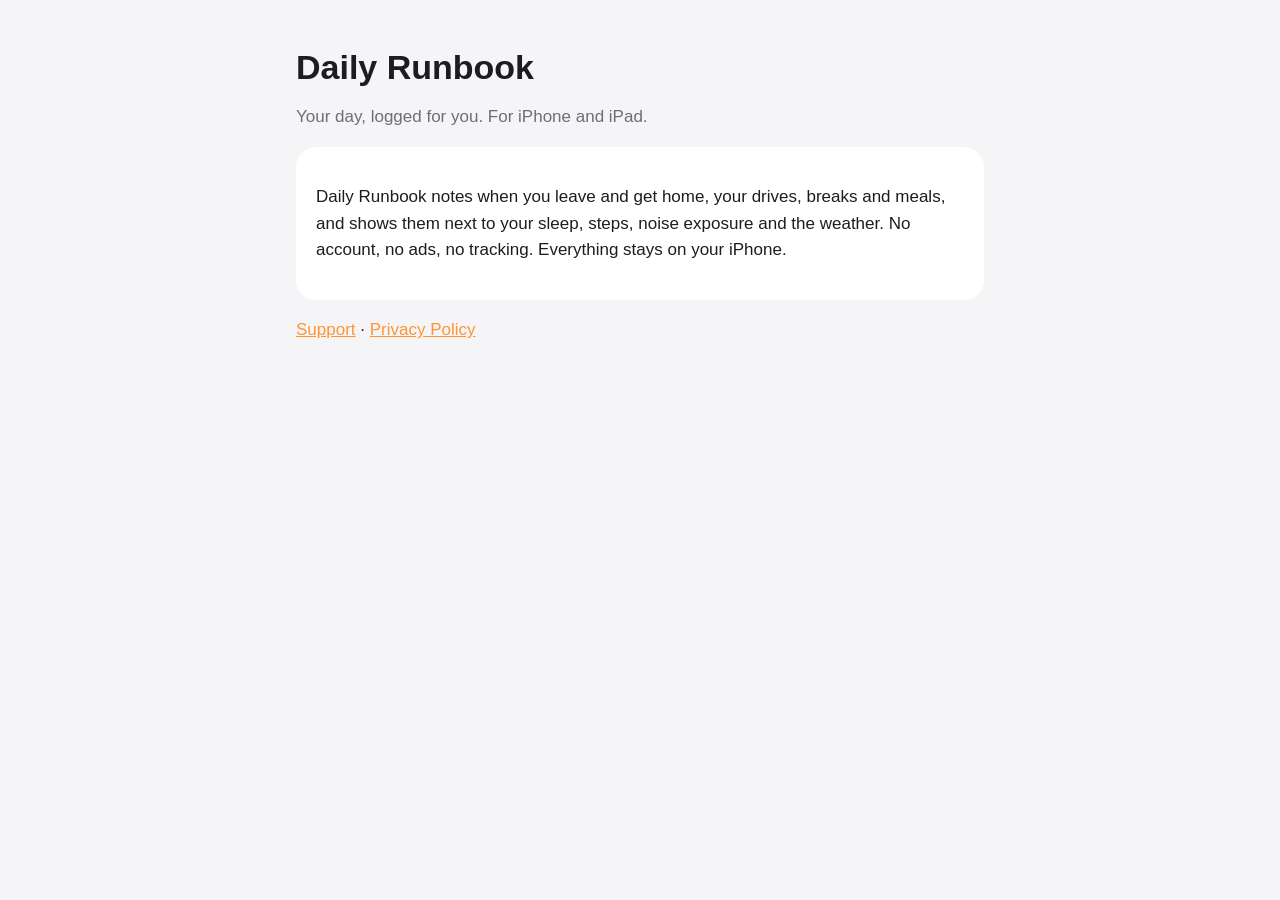
==== index.html @ a0287864 "Privacy policy, support and home pages Co-Authored-By: Claude Opus 5.5 <noreply@anthropic.com> Claud" ====
<!doctype html>
<html lang="en">
<head>
<meta charset="utf-8">
<meta name="viewport" content="width=device-width, initial-scale=1">
<title>Daily Runbook</title>
<link rel="stylesheet" href="style.css">
</head>
<body>
<main>
<h1>Daily Runbook</h1>
<p class="muted">Your day, logged for you. For iPhone and iPad.</p>
<div class="card">
<p>Daily Runbook notes when you leave and get home, your drives, breaks and meals, and shows them next to your sleep, steps, noise exposure and the weather. No account, no ads, no tracking. Everything stays on your iPhone.</p>
</div>
<p><a href="support.html">Support</a> &middot; <a href="privacy.html">Privacy Policy</a></p>
</main>
</body>
</html>
---- style.css ----
:root { --bg: #f5f5f7; --fg: #1d1d1f; --muted: #6e6e73; --card: #fff; --accent: #ff9433; }
@media (prefers-color-scheme: dark) { :root { --bg: #000; --fg: #f5f5f7; --muted: #a1a1a6; --card: #1c1c1e; } }
* { box-sizing: border-box; }
body { margin: 0; background: var(--bg); color: var(--fg); font: 17px/1.55 -apple-system, BlinkMacSystemFont, "Segoe UI", Roboto, sans-serif; }
main { max-width: 720px; margin: 0 auto; padding: 48px 16px 64px; }
h1 { font-size: 34px; line-height: 1.15; margin: 0 0 8px; font-weight: 600; }
h2 { font-size: 21px; margin: 32px 0 8px; font-weight: 600; }
p, li { color: var(--fg); }
.muted { color: var(--muted); }
.card { background: var(--card); border-radius: 20px; padding: 20px; margin: 16px 0; }
a { color: var(--accent); }
nav { display: flex; gap: 16px; margin-bottom: 32px; }
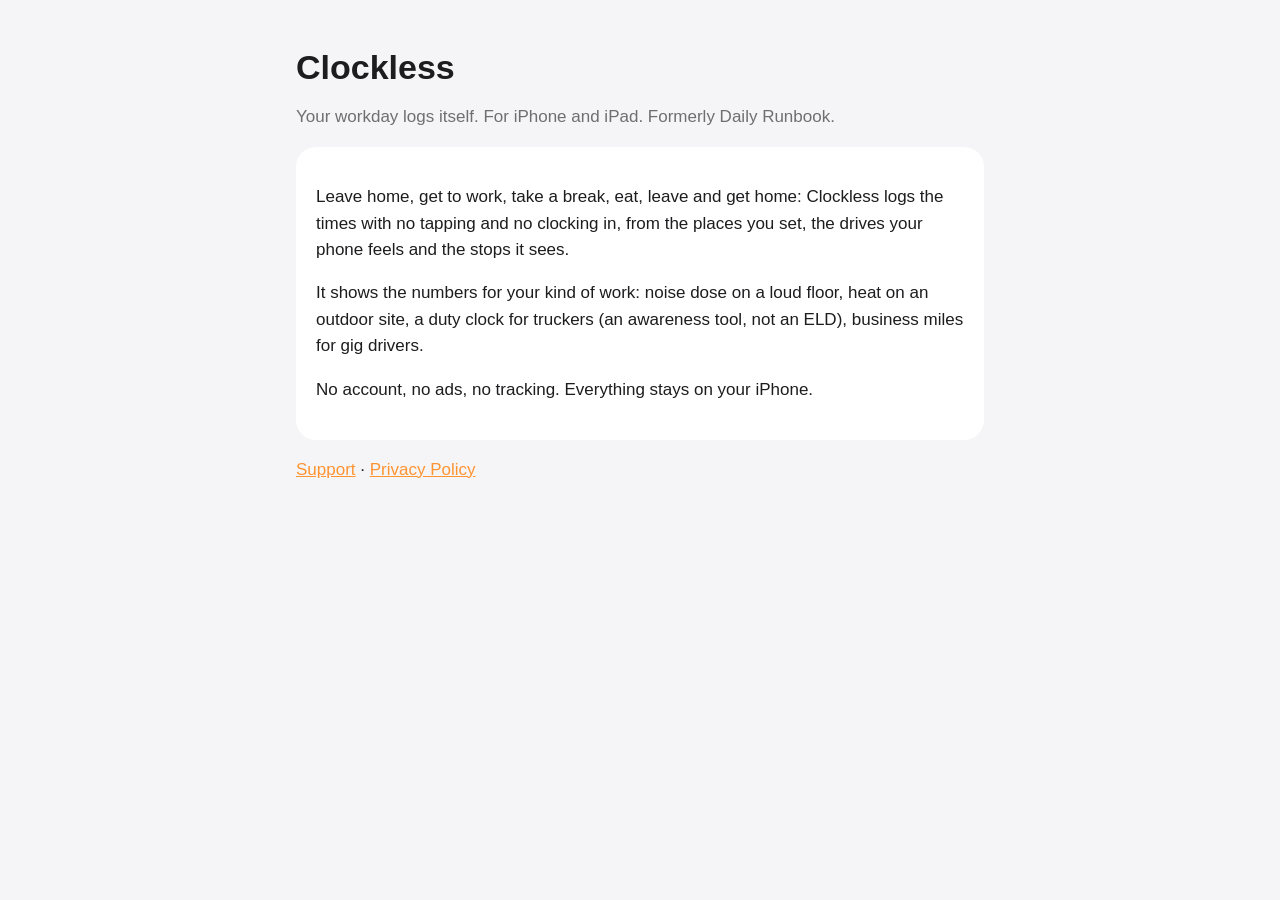
==== commit 86802059: "Clockless: the app is renamed (formerly Daily Runbook); the home page leads with 'Your workday logs " ====
--- a/index.html
+++ b/index.html
@@ -3,15 +3,17 @@
 <head>
 <meta charset="utf-8">
 <meta name="viewport" content="width=device-width, initial-scale=1">
-<title>Daily Runbook</title>
+<title>Clockless</title>
 <link rel="stylesheet" href="style.css">
 </head>
 <body>
 <main>
-<h1>Daily Runbook</h1>
-<p class="muted">Your day, logged for you. For iPhone and iPad.</p>
+<h1>Clockless</h1>
+<p class="muted">Your workday logs itself. For iPhone and iPad. Formerly Daily Runbook.</p>
 <div class="card">
-<p>Daily Runbook notes when you leave and get home, your drives, breaks and meals, and shows them next to your sleep, steps, noise exposure and the weather. No account, no ads, no tracking. Everything stays on your iPhone.</p>
+<p>Leave home, get to work, take a break, eat, leave and get home: Clockless logs the times with no tapping and no clocking in, from the places you set, the drives your phone feels and the stops it sees.</p>
+<p>It shows the numbers for your kind of work: noise dose on a loud floor, heat on an outdoor site, a duty clock for truckers (an awareness tool, not an ELD), business miles for gig drivers.</p>
+<p>No account, no ads, no tracking. Everything stays on your iPhone.</p>
 </div>
 <p><a href="support.html">Support</a> &middot; <a href="privacy.html">Privacy Policy</a></p>
 </main>
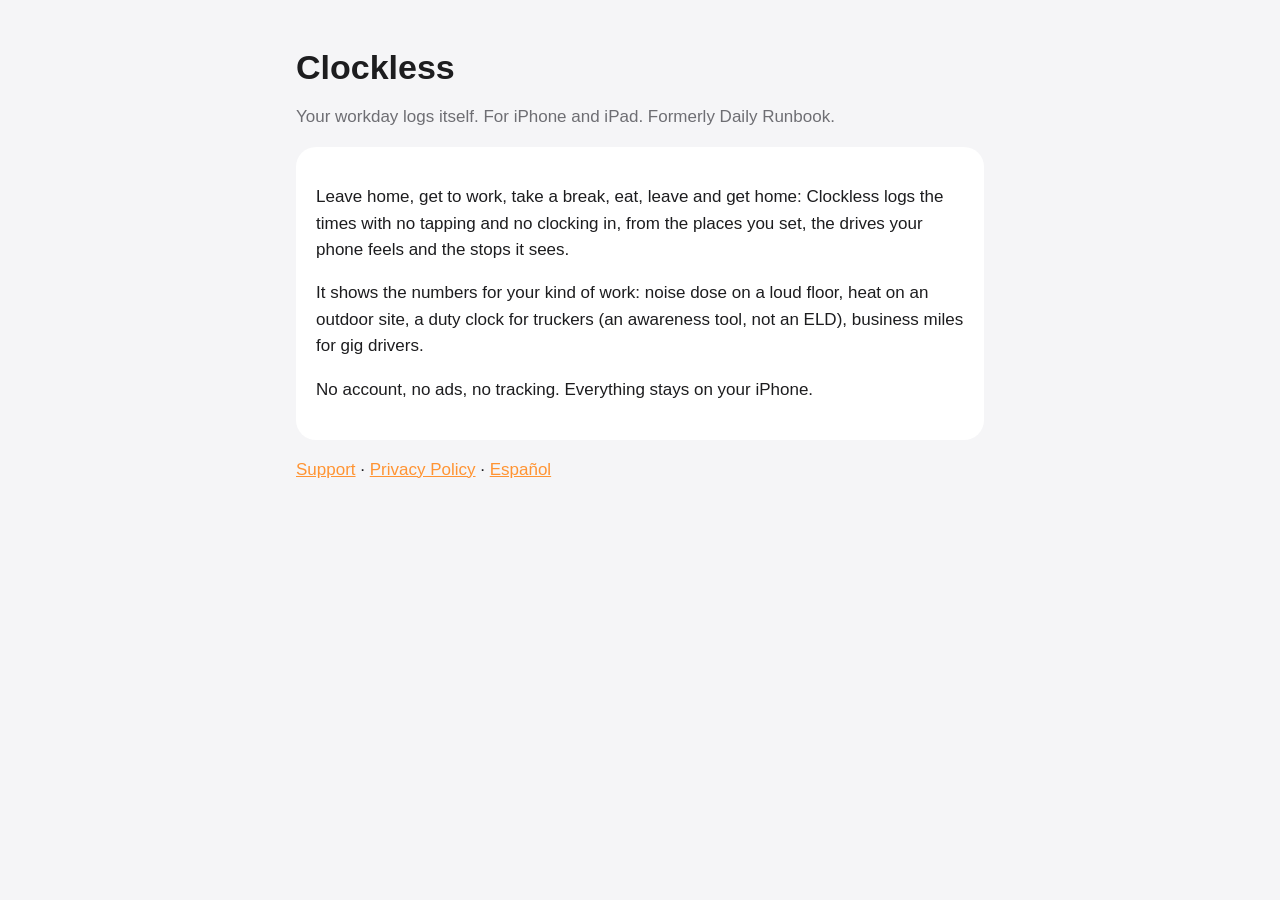
==== commit 773982d2: "Clockless Pro (1.5) on the support and privacy pages; the site in Spanish (es/) Support: what is fre" ====
--- a/index.html
+++ b/index.html
@@ -5,6 +5,8 @@
 <meta name="viewport" content="width=device-width, initial-scale=1">
 <title>Clockless</title>
 <link rel="stylesheet" href="style.css">
+<link rel="alternate" hreflang="en" href="https://amgarcia2235.github.io/runbook-site/">
+<link rel="alternate" hreflang="es" href="https://amgarcia2235.github.io/runbook-site/es/">
 </head>
 <body>
 <main>
@@ -15,7 +17,7 @@
 <p>It shows the numbers for your kind of work: noise dose on a loud floor, heat on an outdoor site, a duty clock for truckers (an awareness tool, not an ELD), business miles for gig drivers.</p>
 <p>No account, no ads, no tracking. Everything stays on your iPhone.</p>
 </div>
-<p><a href="support.html">Support</a> &middot; <a href="privacy.html">Privacy Policy</a></p>
+<p><a href="support.html">Support</a> &middot; <a href="privacy.html">Privacy Policy</a> &middot; <a href="es/" hreflang="es" lang="es">Español</a></p>
 </main>
 </body>
 </html>
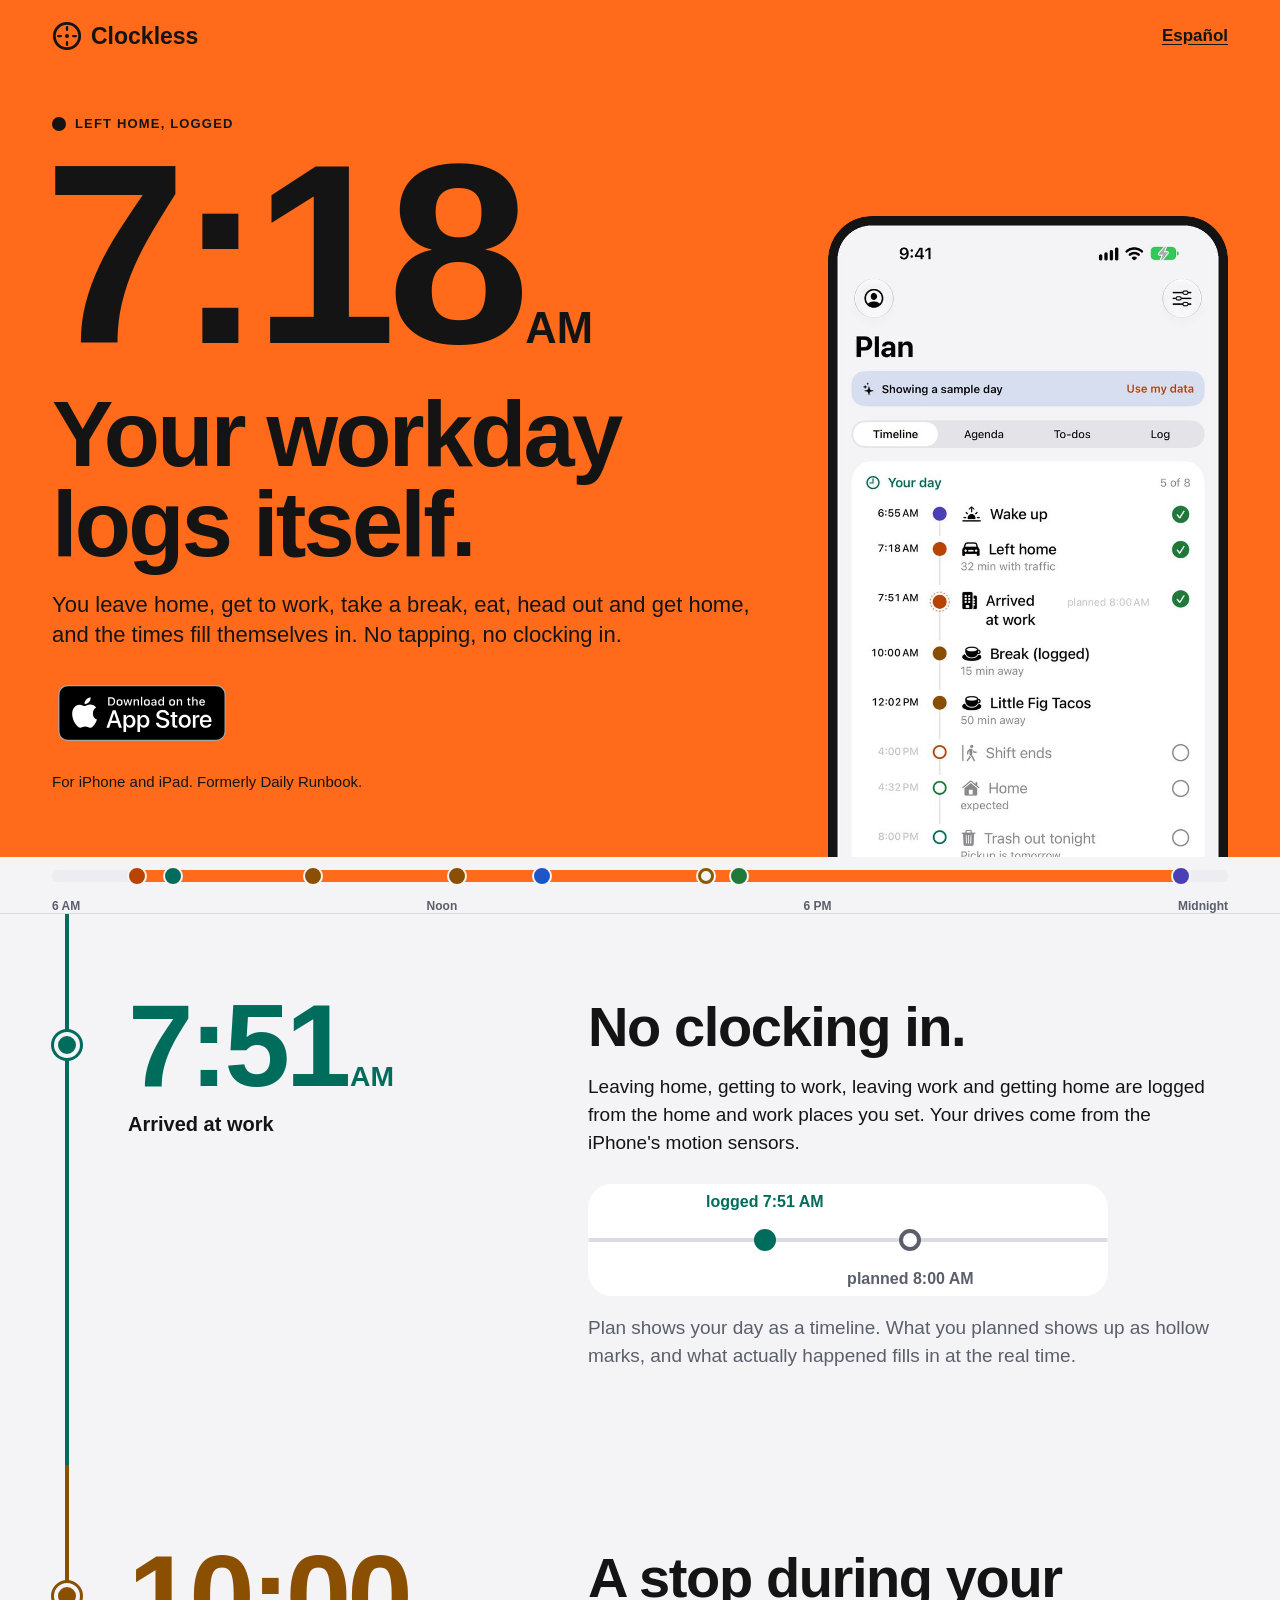
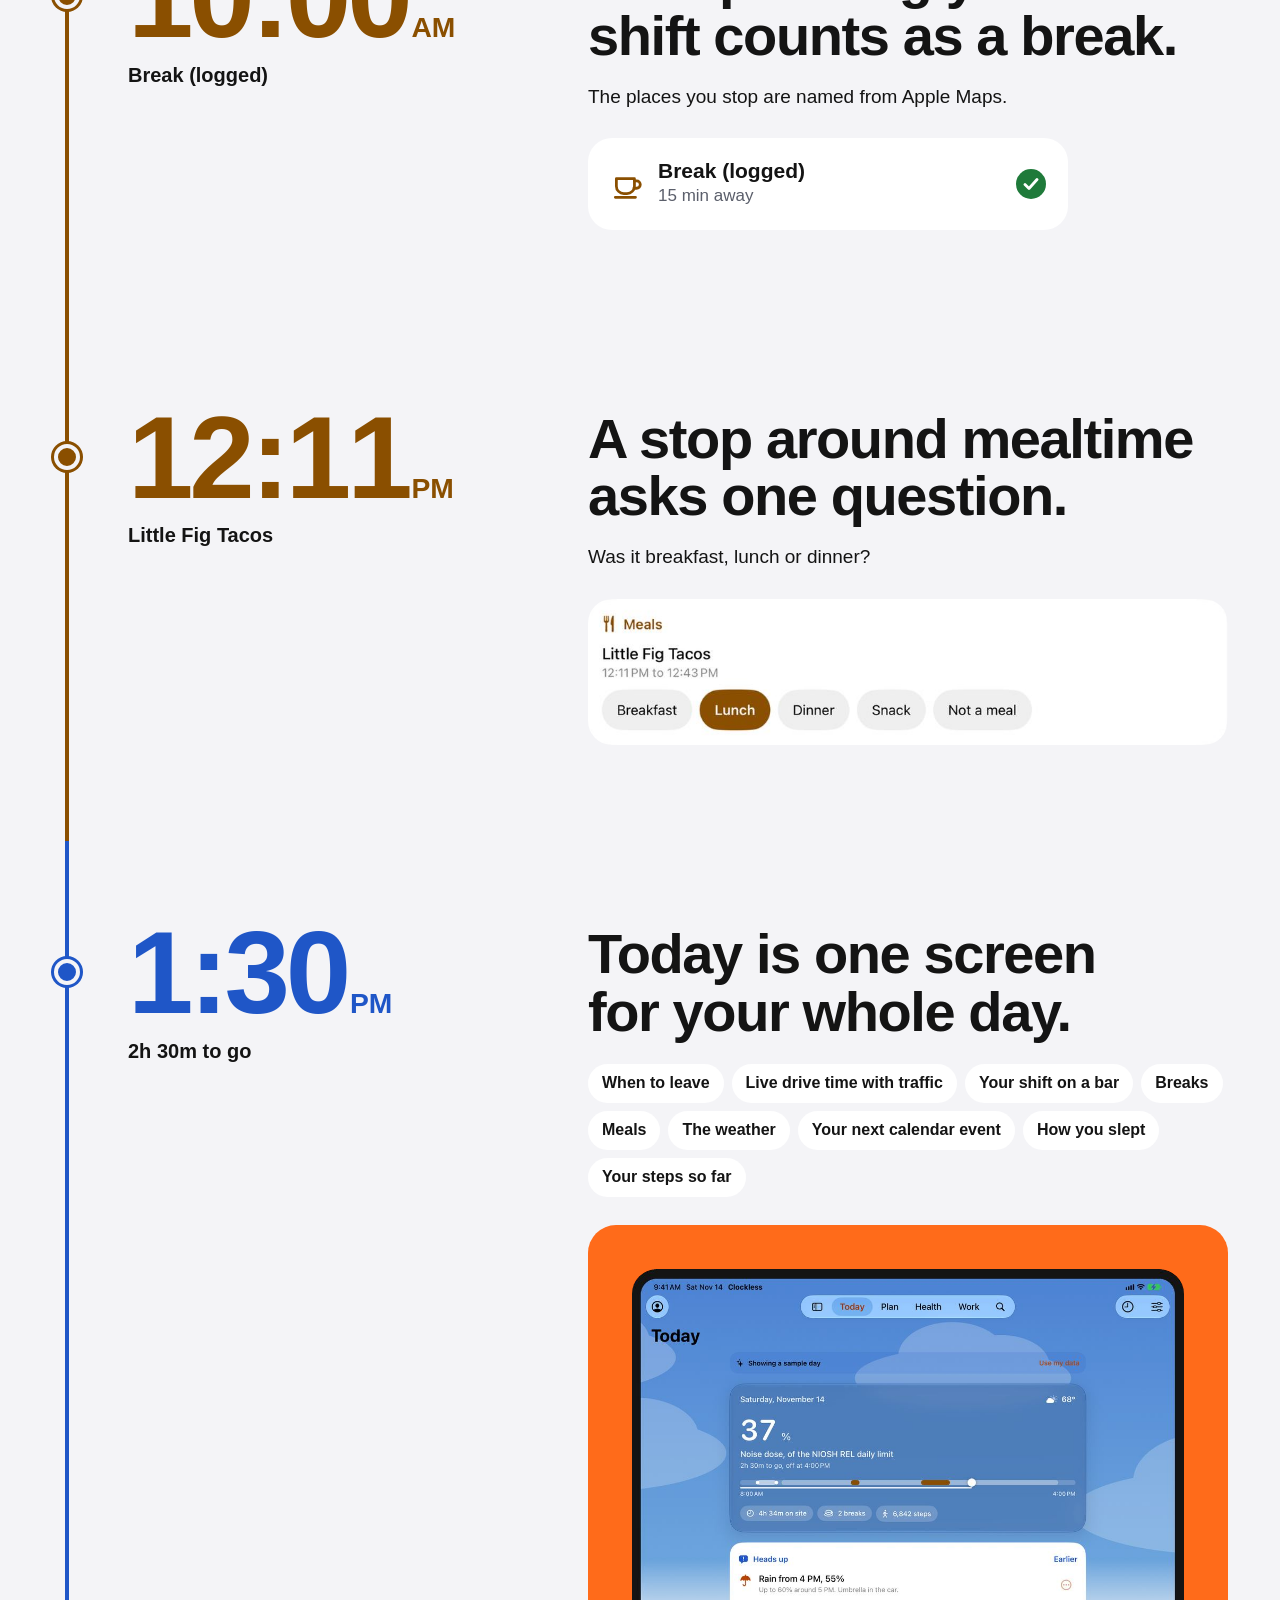
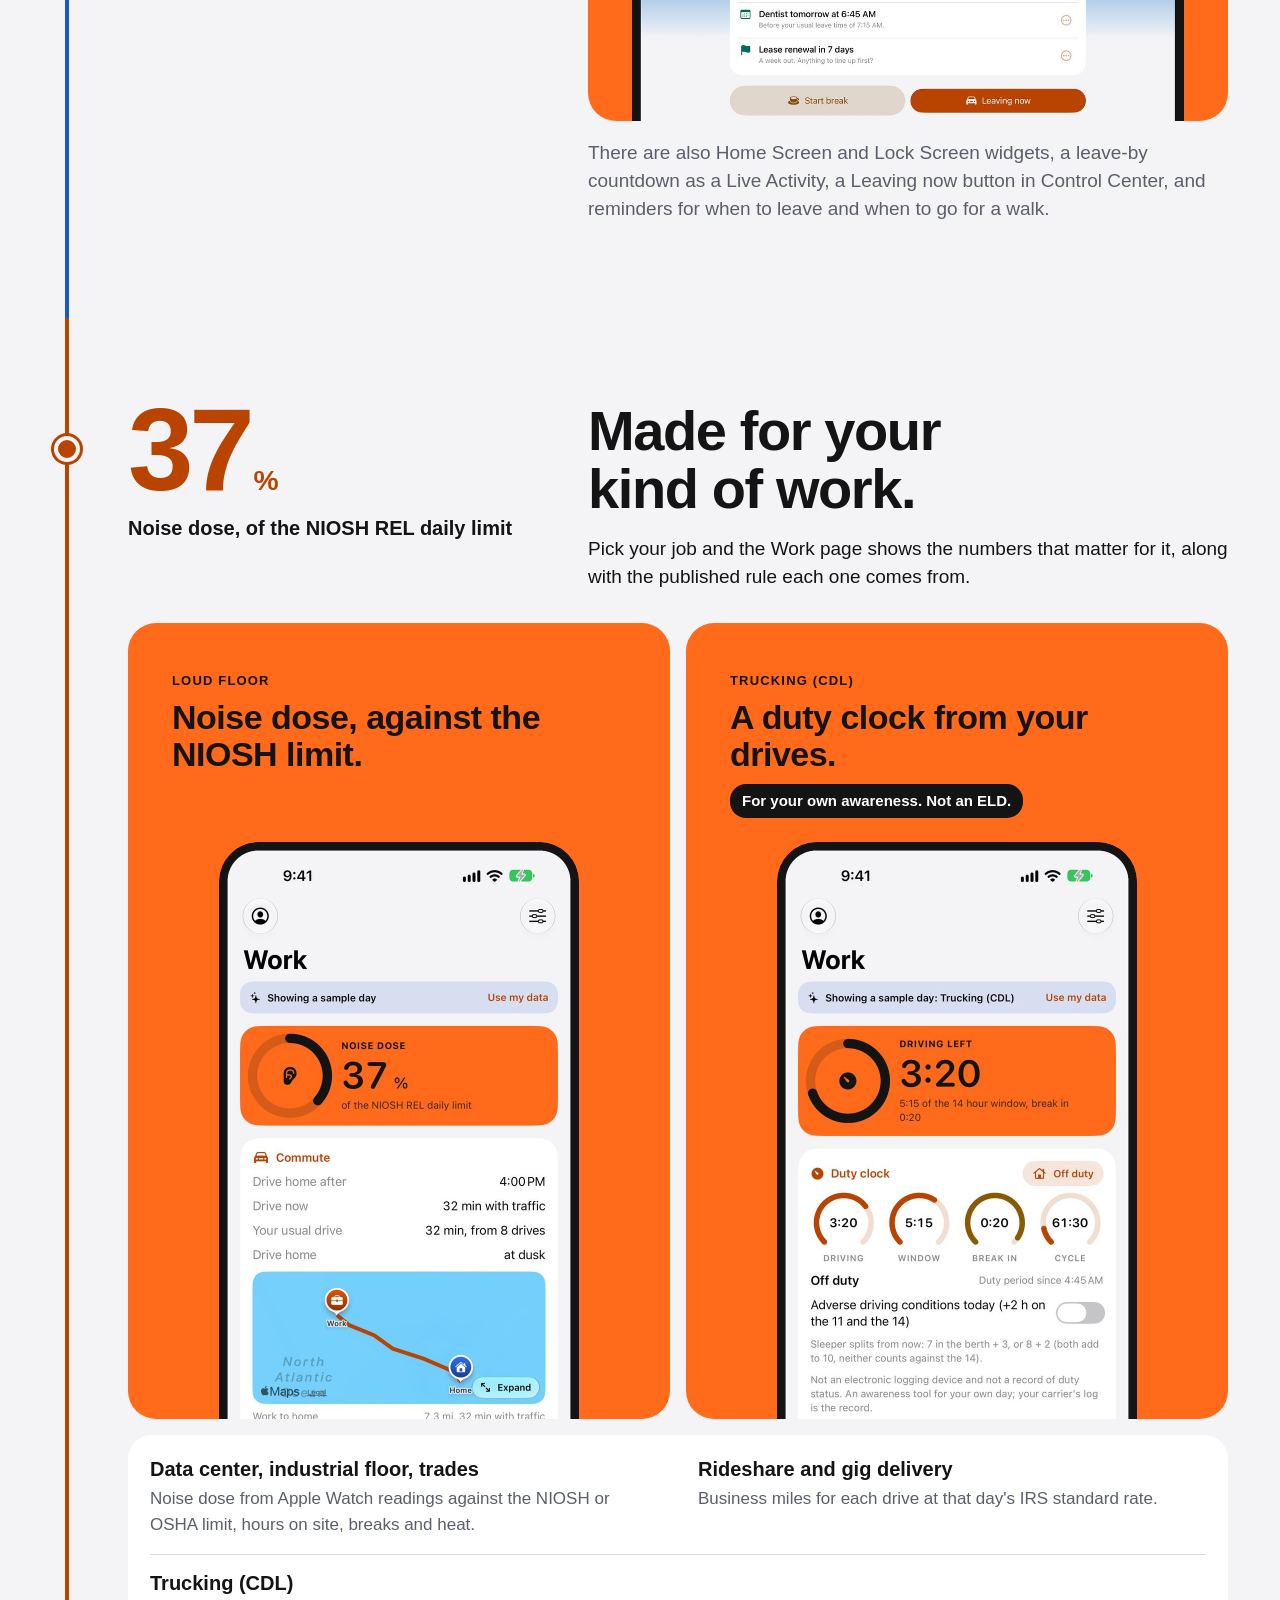
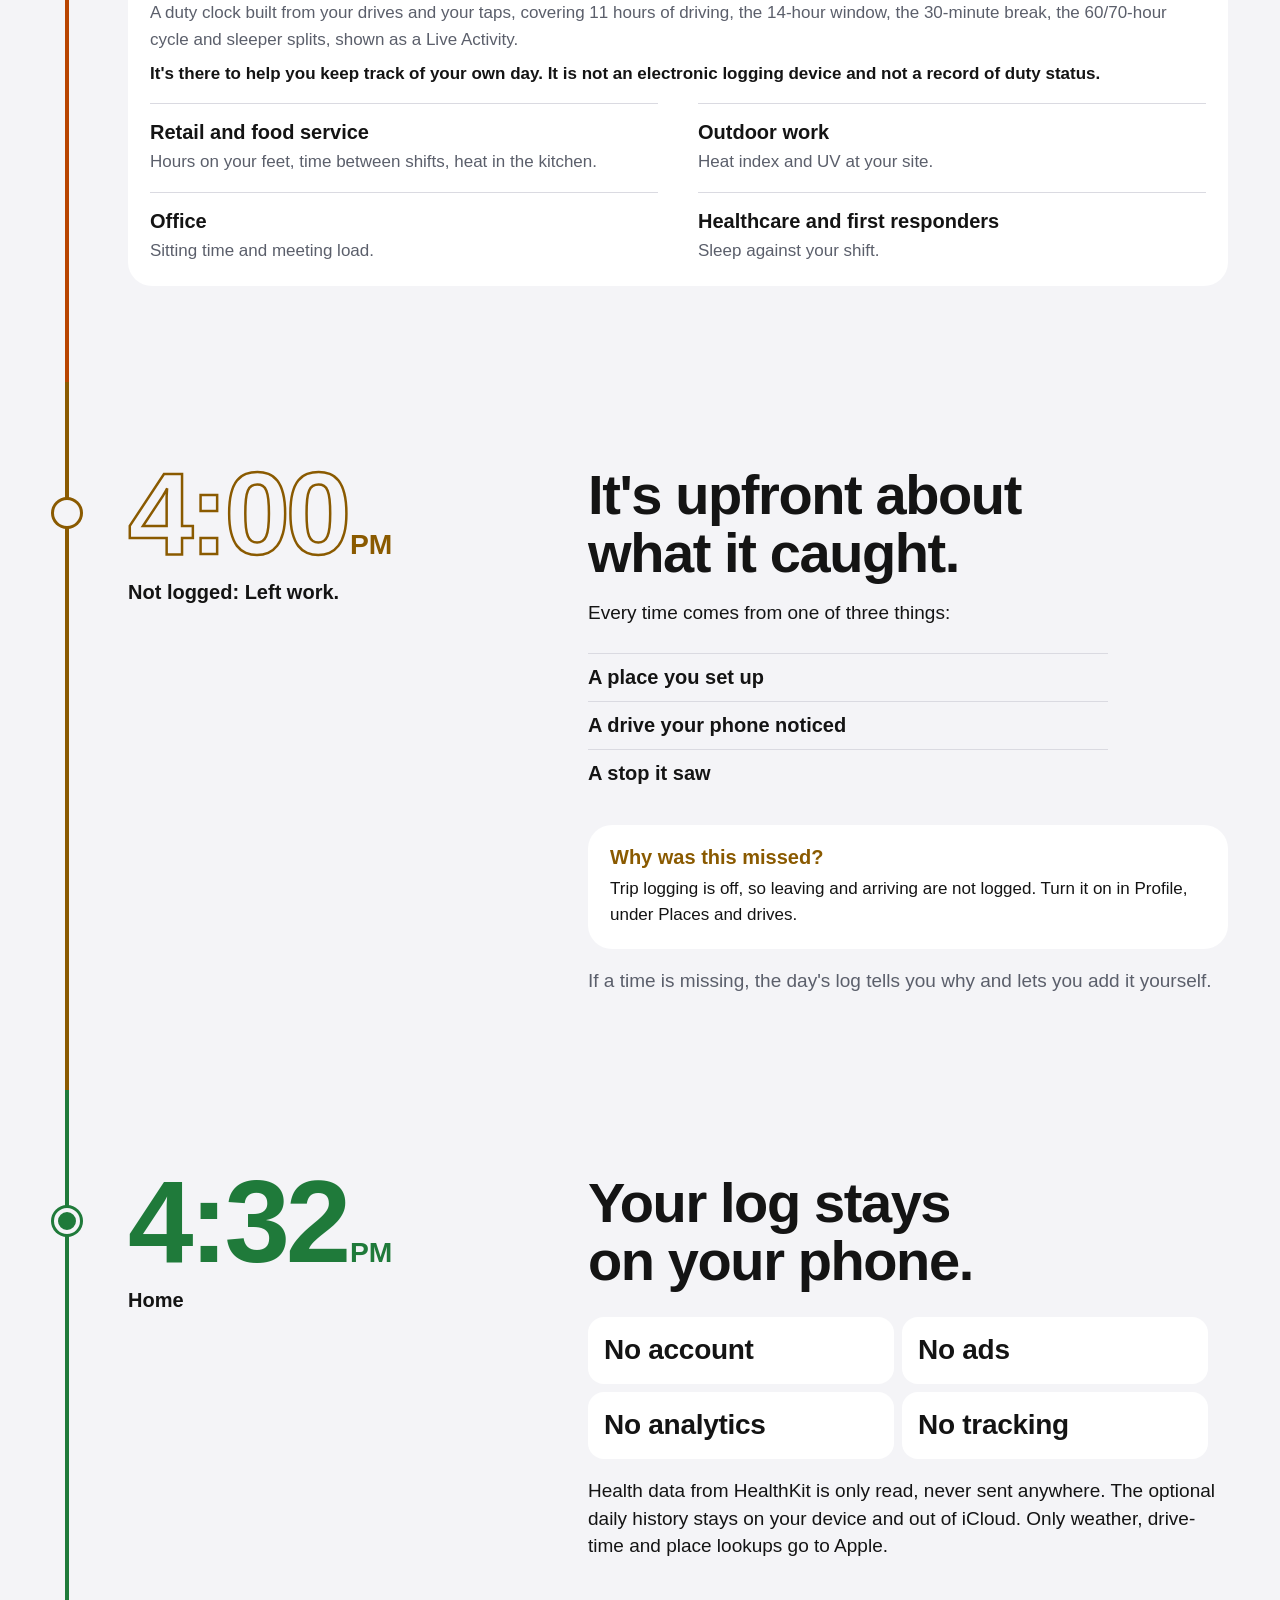
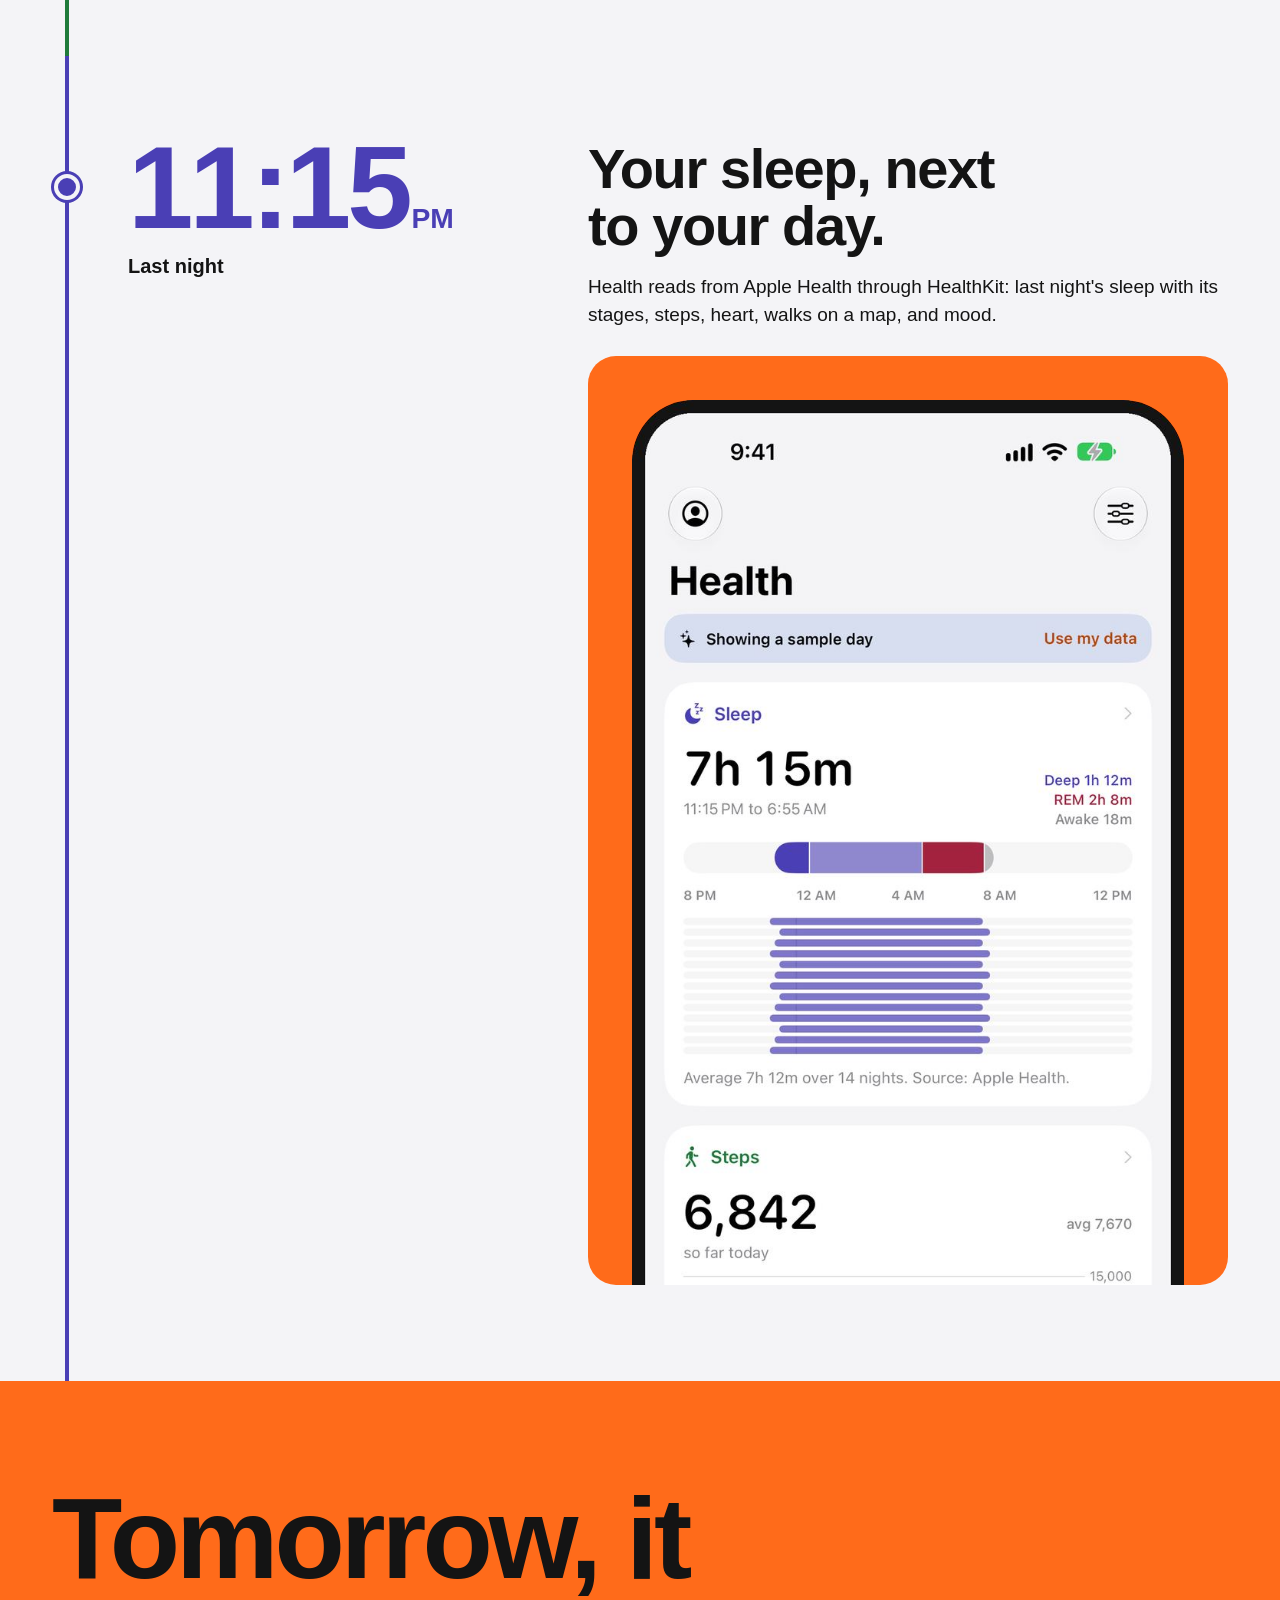
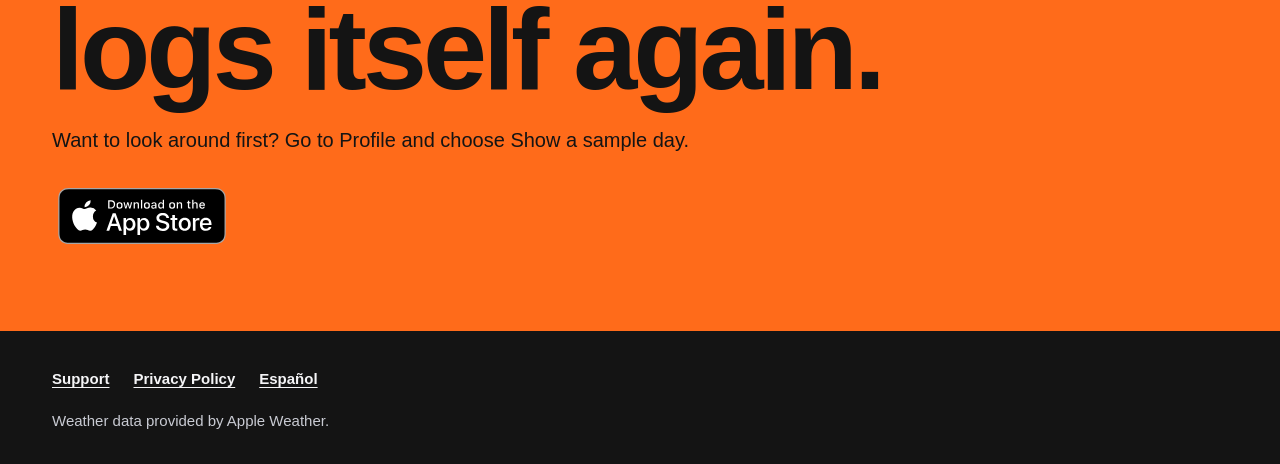
==== commit d37024b5: "Redesign the site: the home page is one logged workday, in English and Spanish Co-Authored-By: Claud" ====
--- a/index.html
+++ b/index.html
@@ -3,21 +3,107 @@
 <head>
 <meta charset="utf-8">
 <meta name="viewport" content="width=device-width, initial-scale=1">
-<title>Clockless</title>
+<title>Clockless: your workday logs itself</title>
+<meta name="description" content="Leave home, get to work, take a break, eat, drive home: Clockless logs the times with no tapping and no clocking in. For iPhone and iPad.">
+<link rel="canonical" href="https://clocklessapp.com/">
+<link rel="alternate" hreflang="en" href="https://clocklessapp.com/">
+<link rel="alternate" hreflang="es" href="https://clocklessapp.com/es/">
+<link rel="alternate" hreflang="x-default" href="https://clocklessapp.com/">
+<meta name="theme-color" content="#FF6B1A">
+<meta property="og:type" content="website">
+<meta property="og:site_name" content="Clockless">
+<meta property="og:locale" content="en_US">
+<meta property="og:title" content="Clockless: your workday logs itself">
+<meta property="og:description" content="Leave home, get to work, take a break, eat, drive home: Clockless logs the times with no tapping and no clocking in. For iPhone and iPad.">
+<meta property="og:url" content="https://clocklessapp.com/">
+<meta property="og:image" content="https://clocklessapp.com/img/og.jpg">
+<meta property="og:image:width" content="1200">
+<meta property="og:image:height" content="630">
+<meta name="twitter:card" content="summary_large_image">
+<meta name="twitter:title" content="Clockless: your workday logs itself">
+<meta name="twitter:description" content="Leave home, get to work, take a break, eat, drive home: Clockless logs the times with no tapping and no clocking in. For iPhone and iPad.">
+<meta name="twitter:image" content="https://clocklessapp.com/img/og.jpg">
+<link rel="icon" type="image/png" sizes="32x32" href="favicon-32.png">
+<link rel="apple-touch-icon" href="apple-touch-icon.png">
 <link rel="stylesheet" href="style.css">
-<link rel="alternate" hreflang="en" href="https://amgarcia2235.github.io/runbook-site/">
-<link rel="alternate" hreflang="es" href="https://amgarcia2235.github.io/runbook-site/es/">
 </head>
-<body>
-<main>
-<h1>Clockless</h1>
-<p class="muted">Your workday logs itself. For iPhone and iPad. Formerly Daily Runbook.</p>
-<div class="card">
-<p>Leave home, get to work, take a break, eat, leave and get home: Clockless logs the times with no tapping and no clocking in, from the places you set, the drives your phone feels and the stops it sees.</p>
-<p>It shows the numbers for your kind of work: noise dose on a loud floor, heat on an outdoor site, a duty clock for truckers (an awareness tool, not an ELD), business miles for gig drivers.</p>
-<p>No account, no ads, no tracking. Everything stays on your iPhone.</p>
+<body class="home">
+<a class="skip" href="#day">Skip to the day</a>
+<header class="hero">
+<div class="wrap bar">
+<a class="mark" href="./"><svg viewBox="0 0 32 32" aria-hidden="true" fill="none" stroke="currentColor"><circle cx="16" cy="16" r="13.5" stroke-width="3"/><path d="M16 6.5v3M16 22.5v3M6.5 16h3M22.5 16h3" stroke-width="2.4" stroke-linecap="round"/><circle cx="16" cy="16" r="2.2" fill="currentColor" stroke="none"/></svg>Clockless</a>
+<a class="lang" href="es/" hreflang="es" lang="es">Español</a>
 </div>
-<p><a href="support.html">Support</a> &middot; <a href="privacy.html">Privacy Policy</a> &middot; <a href="es/" hreflang="es" lang="es">Español</a></p>
+<div class="wrap hero-grid">
+<div class="hero-copy">
+<p class="label stamp">Left home, logged</p>
+<p class="display hero-time">7:18<small>AM</small></p>
+<h1>Your workday logs itself.</h1>
+<p class="lede">You leave home, get to work, take a break, eat, head out and get home, and the times fill themselves in. No tapping, no clocking in.</p>
+<a class="badge" href="https://apps.apple.com/app/id6830313926"><img src="img/badge.svg" width="168" height="56" alt="Download on the App Store"></a>
+<p class="fine">For iPhone and iPad. Formerly Daily Runbook.</p>
+</div>
+<figure class="hero-phone"><img class="phone" src="img/plan.jpg" width="720" height="1154" alt="Clockless Plan screen showing a sample day as a timeline: left home at 7:18 AM, arrived at work at 7:51 AM, a logged break at 10:00 AM and lunch at 12:02 PM, with the rest of the day still hollow." fetchpriority="high"></figure>
+</div>
+</header>
+<div class="strip" aria-hidden="true"><div class="wrap strip-in"><div class="track"><i class="shift"></i><i class="seg" style="left:7.2%;width:3.1%;--t:--e1"></i><i class="seg" style="left:10.3%;width:11.9%;--t:--e2"></i><i class="seg" style="left:22.2%;width:12.2%;--t:--e3"></i><i class="seg" style="left:34.4%;width:7.3%;--t:--e4"></i><i class="seg" style="left:41.7%;width:13.9%;--t:--e5"></i><i class="seg" style="left:55.6%;width:2.8%;--t:--e7"></i><i class="seg" style="left:58.4%;width:37.6%;--t:--e8"></i><i class="pin" style="left:7.2%;--c:var(--work)"></i><i class="pin" style="left:10.3%;--c:var(--plan);--t:--e1"></i><i class="pin" style="left:22.2%;--c:var(--food);--t:--e2"></i><i class="pin" style="left:34.4%;--c:var(--food);--t:--e3"></i><i class="pin" style="left:41.7%;--c:var(--today);--t:--e4"></i><i class="pin open" style="left:55.6%"></i><i class="pin" style="left:58.4%;--c:var(--done);--t:--e7"></i><i class="pin" style="left:96%;--c:var(--sleep);--t:--e8"></i><div class="ticks"><span>6 AM</span><span>Noon</span><span>6 PM</span><span>Midnight</span></div></div></div></div>
+<main id="day" tabindex="-1">
+<div class="wrap">
+<ol class="log" aria-label="A sample day, from the app">
+<li class="entry hub-plan" id="e1"><div class="rail" aria-hidden="true"><span class="node"></span></div><div class="when"><p class="display">7:51<small>AM</small></p><p class="what">Arrived at work</p></div>
+<div class="body"><h2>No clocking in.</h2><p>Leaving home, getting to work, leaving work and getting home are logged from the home and work places you set. Your drives come from the iPhone's motion sensors.</p>
+<div class="box vs" aria-hidden="true"><i class="vs-line"></i><i class="vs-dot solid"></i><i class="vs-dot hollow"></i><span class="vs-t a">logged 7:51 AM</span><span class="vs-t b">planned 8:00 AM</span></div>
+<p class="side">Plan shows your day as a timeline. What you planned shows up as hollow marks, and what actually happened fills in at the real time.</p></div></li>
+<li class="entry hub-food" id="e2"><div class="rail" aria-hidden="true"><span class="node"></span></div><div class="when"><p class="display">10:00<small>AM</small></p><p class="what">Break (logged)</p></div>
+<div class="body"><h2>A stop during your shift counts as a break.</h2><p>The places you stop are named from Apple Maps.</p>
+<div class="box row"><svg viewBox="0 0 32 32" aria-hidden="true" fill="none" stroke="currentColor" stroke-width="2.6" stroke-linecap="round" stroke-linejoin="round"><path d="M6 11h17v7a7 7 0 0 1-7 7h-3a7 7 0 0 1-7-7z"/><path d="M23 13h2a3.5 3.5 0 0 1 0 7h-2.4M5 28.5h19"/></svg><div><b>Break (logged)</b><span>15 min away</span></div><svg class="ok" viewBox="0 0 30 30" aria-hidden="true"><circle cx="15" cy="15" r="15" fill="currentColor"/><path d="M9 15.5l4 4 8-9" fill="none" stroke="var(--box)" stroke-width="2.8" stroke-linecap="round" stroke-linejoin="round"/></svg></div></div></li>
+<li class="entry hub-food" id="e3"><div class="rail" aria-hidden="true"><span class="node"></span></div><div class="when"><p class="display">12:11<small>PM</small></p><p class="what">Little Fig Tacos</p></div>
+<div class="body"><h2>A stop around mealtime asks one question.</h2><p>Was it breakfast, lunch or dinner?</p><img class="shot" src="img/meals.jpg" width="900" height="206" alt="The Meals card for a stop at Little Fig Tacos from 12:11 PM to 12:43 PM, with Lunch chosen from Breakfast, Lunch, Dinner, Snack and Not a meal." loading="lazy"></div></li>
+<li class="entry hub-today" id="e4"><div class="rail" aria-hidden="true"><span class="node"></span></div><div class="when"><p class="display">1:30<small>PM</small></p><p class="what">2h 30m to go</p></div>
+<div class="body"><h2>Today is one screen for your whole day.</h2>
+<ul class="chips"><li>When to leave</li><li>Live drive time with traffic</li><li>Your shift on a bar</li><li>Breaks</li><li>Meals</li><li>The weather</li><li>Your next calendar event</li><li>How you slept</li><li>Your steps so far</li></ul>
+<figure class="plate"><img class="tablet" src="img/today-ipad.jpg" width="1040" height="853" alt="Clockless Today screen on iPad: a noise dose of 37 percent, the shift drawn on a bar from 8:00 AM to 4:00 PM, and heads-up notes for rain and tomorrow." loading="lazy"></figure>
+<p class="side">There are also Home Screen and Lock Screen widgets, a leave-by countdown as a Live Activity, a Leaving now button in Control Center, and reminders for when to leave and when to go for a walk.</p></div></li>
+<li class="entry entry-work hub-work" id="e5"><div class="rail" aria-hidden="true"><span class="node"></span></div><div class="when"><p class="display">37<small><span>%</span></small></p><p class="what">Noise dose, of the NIOSH REL daily limit</p></div>
+<div class="body"><h2>Made for your kind of work.</h2><p>Pick your job and the Work page shows the numbers that matter for it, along with the published rule each one comes from.</p></div>
+<div class="full">
+<div class="plates">
+<figure class="plate"><figcaption><span class="label">Loud floor</span><strong>Noise dose, against the NIOSH limit.</strong></figcaption><img class="phone" src="img/noise.jpg" width="720" height="1154" alt="Clockless Work screen with a noise dose of 37 percent of the NIOSH REL daily limit, above the commute and travel log." loading="lazy"></figure>
+<figure class="plate"><figcaption><span class="label">Trucking (CDL)</span><strong>A duty clock from your drives.</strong><span class="tag">For your own awareness. Not an ELD.</span></figcaption><img class="phone" src="img/trucking.jpg" width="720" height="1154" alt="Clockless Work screen for trucking: 3 hours 20 minutes of driving left, gauges for driving, window, break and cycle, and a note that it is not an electronic logging device." loading="lazy"></figure>
+</div>
+<dl class="jobs">
+<div><dt>Data center, industrial floor, trades</dt><dd>Noise dose from Apple Watch readings against the NIOSH or OSHA limit, hours on site, breaks and heat.</dd></div>
+<div><dt>Rideshare and gig delivery</dt><dd>Business miles for each drive at that day's IRS standard rate.</dd></div>
+<div class="wide"><dt>Trucking (CDL)</dt><dd>A duty clock built from your drives and your taps, covering 11 hours of driving, the 14-hour window, the 30-minute break, the 60/70-hour cycle and sleeper splits, shown as a Live Activity.<span class="must">It's there to help you keep track of your own day. It is not an electronic logging device and not a record of duty status.</span></dd></div>
+<div><dt>Retail and food service</dt><dd>Hours on your feet, time between shifts, heat in the kitchen.</dd></div>
+<div><dt>Outdoor work</dt><dd>Heat index and UV at your site.</dd></div>
+<div><dt>Office</dt><dd>Sitting time and meeting load.</dd></div>
+<div><dt>Healthcare and first responders</dt><dd>Sleep against your shift.</dd></div>
+</dl>
+</div></li>
+<li class="entry hub-due" id="e6"><div class="rail" aria-hidden="true"><span class="node"></span></div><div class="when"><p class="display hollow-time">4:00<small>PM</small></p><p class="what">Not logged: Left work.</p></div>
+<div class="body"><h2>It's upfront about what it caught.</h2><p>Every time comes from one of three things:</p>
+<ul class="sources"><li>A place you set up</li><li>A drive your phone noticed</li><li>A stop it saw</li></ul>
+<div class="box why"><h3>Why was this missed?</h3><p>Trip logging is off, so leaving and arriving are not logged. Turn it on in Profile, under Places and drives.</p></div>
+<p class="side">If a time is missing, the day's log tells you why and lets you add it yourself.</p></div></li>
+<li class="entry hub-done" id="e7"><div class="rail" aria-hidden="true"><span class="node"></span></div><div class="when"><p class="display">4:32<small>PM</small></p><p class="what">Home</p></div>
+<div class="body"><h2>Your log stays on your phone.</h2>
+<ul class="nots"><li>No account</li><li>No ads</li><li>No analytics</li><li>No tracking</li></ul>
+<p>Health data from HealthKit is only read, never sent anywhere. The optional daily history stays on your device and out of iCloud. Only weather, drive-time and place lookups go to Apple.</p></div></li>
+<li class="entry hub-sleep" id="e8"><div class="rail" aria-hidden="true"><span class="node"></span></div><div class="when"><p class="display">11:15<small>PM</small></p><p class="what">Last night</p></div>
+<div class="body"><h2>Your sleep, next to your day.</h2><p>Health reads from Apple Health through HealthKit: last night's sleep with its stages, steps, heart, walks on a map, and mood.</p>
+<figure class="plate"><img class="phone" src="img/health.jpg" width="720" height="1154" alt="Clockless Health screen showing 7 hours 15 minutes of sleep from 11:15 PM to 6:55 AM, its stages, and steps so far today." loading="lazy"></figure></div></li>
+</ol>
+</div>
+<section class="close"><div class="wrap">
+<h2>Tomorrow, it logs itself again.</h2>
+<p>Want to look around first? Go to Profile and choose Show a sample day.</p>
+<a class="badge" href="https://apps.apple.com/app/id6830313926"><img src="img/badge.svg" width="168" height="56" alt="Download on the App Store" loading="lazy"></a>
+</div></section>
 </main>
+<footer class="foot"><div class="wrap">
+<nav aria-label="Clockless"><a href="support.html">Support</a><a href="privacy.html">Privacy Policy</a><a href="es/" hreflang="es" lang="es">Español</a></nav>
+<p>Weather data provided by Apple Weather.</p>
+</div></footer>
 </body>
 </html>
--- a/style.css
+++ b/style.css
@@ -1,12 +1,201 @@
-:root { --bg: #f5f5f7; --fg: #1d1d1f; --muted: #6e6e73; --card: #fff; --accent: #ff9433; }
-@media (prefers-color-scheme: dark) { :root { --bg: #000; --fg: #f5f5f7; --muted: #a1a1a6; --card: #1c1c1e; } }
-* { box-sizing: border-box; }
-body { margin: 0; background: var(--bg); color: var(--fg); font: 17px/1.55 -apple-system, BlinkMacSystemFont, "Segoe UI", Roboto, sans-serif; }
-main { max-width: 720px; margin: 0 auto; padding: 48px 16px 64px; }
-h1 { font-size: 34px; line-height: 1.15; margin: 0 0 8px; font-weight: 600; }
-h2 { font-size: 21px; margin: 32px 0 8px; font-weight: 600; }
-p, li { color: var(--fg); }
+/* Clockless. Colours are the app's own tokens (DesignTokens.swift). Orange is a field; text on it is black. */
+:root {
+  color-scheme: light dark;
+  --page: #F4F4F7; --box: #FFFFFF; --text: #141414; --muted: #5B5F6B; --line: #DADAE1; --tile: #ECECF1;
+  --hivis: #FF6B1A; --ink: #141414;
+  --today: #1F56C7; --plan: #006C5B; --health: #A3233F; --work: #B84400; --sleep: #4A3FB5; --food: #8A4F00;
+  --due: #8A5A00; --done: #1F7A3A;
+  --accent: var(--work);
+  --round: ui-rounded, "SF Pro Rounded", -apple-system, BlinkMacSystemFont, "Segoe UI", Roboto, "Helvetica Neue", Arial, sans-serif;
+  --text-font: -apple-system, BlinkMacSystemFont, "Segoe UI", Roboto, "Helvetica Neue", Arial, sans-serif;
+}
+@media (prefers-color-scheme: dark) {
+  :root {
+    --page: #000000; --box: #1C1C1E; --text: #F5F5F7; --muted: #B8BCC8; --line: #333338; --tile: #2A2A2E;
+    --today: #9DBCFF; --plan: #4FD8BE; --health: #FF8FA6; --work: #FF8A33; --sleep: #BEB4FF; --food: #FFC06A;
+    --due: #FFD54F; --done: #7BDC95;
+  }
+}
+*, *::before, *::after { box-sizing: border-box; }
+html { -webkit-text-size-adjust: 100%; scroll-padding-top: 72px; }
+body { margin: 0; background: var(--page); color: var(--text); font: 17px/1.55 var(--text-font); overflow-wrap: break-word; }
+img, svg { display: block; max-width: 100%; }
+img { height: auto; }
+a { color: var(--accent); text-underline-offset: 3px; }
+:focus-visible { outline: 3px solid var(--text); outline-offset: 3px; border-radius: 6px; }
+
+/* Privacy and support */
+body:not(.home) { border-top: 12px solid var(--hivis); }
+main { max-width: 720px; margin: 0 auto; padding: 28px 16px 72px; }
+main > nav { display: flex; flex-wrap: wrap; align-items: center; gap: 4px 20px; margin-bottom: 48px; }
+main > nav a { display: inline-block; padding: 10px 0; font-weight: 600; }
+main > nav a:first-child { margin-right: auto; color: var(--text); font: 800 22px/1.2 var(--round); text-decoration: none; }
+main > h1 { max-width: none; margin: 0 0 8px; font: 800 clamp(42px, 9vw, 64px)/1.02 var(--round); letter-spacing: -.02em; }
+main > h2 { max-width: none; margin: 44px 0 8px; font: 700 24px/1.2 var(--round); letter-spacing: 0; }
 .muted { color: var(--muted); }
-.card { background: var(--card); border-radius: 20px; padding: 20px; margin: 16px 0; }
-a { color: var(--accent); }
-nav { display: flex; gap: 16px; margin-bottom: 32px; }
+.card { margin: 24px 0; padding: 22px; background: var(--box); border-radius: 24px; }
+.card p:first-child { margin-top: 0; } .card p:last-child { margin-bottom: 0; }
+main li { margin-bottom: 8px; }
+
+/* Home */
+.skip { position: absolute; left: 12px; top: -80px; z-index: 30; padding: 12px 18px; background: var(--ink); color: #fff; border-radius: 999px; font-weight: 600; }
+.skip:focus { top: 12px; }
+.wrap { width: min(1240px, 100%); margin: 0 auto; padding: 0 clamp(16px, 3vw, 32px); }
+.home main { max-width: none; margin: 0; padding: 0; }
+.home main:focus { outline: none; }
+.home li { margin: 0; }
+.display { margin: 0; font: 600 clamp(60px, 21vw, 112px)/.95 var(--round); font-variant-numeric: tabular-nums; letter-spacing: -.035em; color: var(--accent); white-space: nowrap; }
+.display small { margin-left: .1em; font-size: .24em; font-weight: 700; letter-spacing: 0; }
+.label { margin: 0; font: 700 13px/1.3 var(--round); letter-spacing: .09em; text-transform: uppercase; }
+
+.hero, .close { background: var(--hivis); color: var(--ink); }
+.hero a, .close a { color: var(--ink); }
+.hero :focus-visible, .close :focus-visible { outline-color: var(--ink); }
+.bar { display: flex; align-items: center; justify-content: space-between; gap: 16px; padding-top: 14px; padding-bottom: 14px; }
+.mark { display: inline-flex; align-items: center; gap: 9px; min-height: 44px; font: 800 23px/1 var(--round); text-decoration: none; }
+.mark svg { width: 30px; height: 30px; }
+.lang { display: inline-flex; align-items: center; min-height: 44px; font-weight: 700; }
+.hero-grid { display: grid; gap: 40px; padding-top: clamp(16px, 4vw, 44px); }
+.stamp { display: flex; align-items: center; gap: 9px; }
+.stamp::before { content: ""; width: 14px; height: 14px; border-radius: 50%; background: var(--ink); }
+.hero-time { margin: 6px 0 0 -.03em; color: var(--ink); font-size: clamp(96px, 30vw, 300px); line-height: .9; }
+.hero-time small { font-size: .17em; }
+h1, h2 { text-wrap: balance; }
+h1 { margin: 20px 0 0; font: 800 clamp(44px, 7.4vw, 92px)/.98 var(--round); letter-spacing: -.03em; max-width: 11em; }
+.lede { margin: 20px 0 0; max-width: 33em; font-size: clamp(19px, 2vw, 22px); line-height: 1.4; font-weight: 500; }
+.badge { display: inline-block; margin-top: 28px; padding: 6px; border-radius: 12px; }
+.badge img { width: 168px; height: 56px; }
+.fine { margin: 14px 0 0; font-size: 15px; font-weight: 500; }
+.hero-phone { justify-self: center; width: min(84vw, 400px); margin: 0; }
+.phone { border-radius: 11% 11% 0 0 / 6.9% 6.9% 0 0; }
+
+.strip { position: sticky; top: 0; z-index: 20; background: var(--page); border-bottom: 1px solid var(--line); }
+.strip-in { position: relative; height: 56px; }
+.track { position: absolute; left: clamp(16px, 3vw, 32px); right: clamp(16px, 3vw, 32px); top: 13px; height: 12px; border-radius: 6px; background: var(--tile); }
+.shift, .seg { position: absolute; top: 0; bottom: 0; }
+.shift { left: 11.1%; width: 44.5%; background: var(--line); }
+.seg { background: var(--hivis); transform-origin: left; }
+.pin { position: absolute; top: 50%; width: 16px; height: 16px; margin: -8px 0 0 -8px; border-radius: 50%; background: var(--c); border: 3px solid var(--c); box-shadow: 0 0 0 2px var(--page); }
+.pin.open { --c: var(--due); background: var(--page); }
+.ticks { position: absolute; left: 0; right: 0; top: 29px; display: flex; justify-content: space-between; color: var(--muted); font: 600 12px/1.2 var(--round); }
+
+.log { margin: 0; padding: 0; list-style: none; }
+.entry { display: grid; grid-template-columns: 40px minmax(0, 1fr); column-gap: 8px; }
+.rail { position: relative; grid-row: 1 / span 3; }
+.rail::before, .rail::after { content: ""; position: absolute; left: 11px; top: 0; bottom: 0; width: 4px; background: var(--line); }
+.rail::after { background: var(--accent); transform-origin: top; }
+.node { display: block; position: absolute; z-index: 1; left: 0; top: 84px; width: 26px; height: 26px; border-radius: 50%; background: var(--accent); border: 4px solid var(--page); box-shadow: 0 0 0 3px var(--accent); }
+.when { padding-top: 56px; }
+.what { margin: 10px 0 0; color: var(--text); font: 700 20px/1.25 var(--round); }
+.body { padding: 24px 0 72px; }
+h2 { margin: 0; max-width: 15em; font: 800 clamp(34px, 4.6vw, 56px)/1.03 var(--round); letter-spacing: -.025em; }
+.body > p, .side { margin: 18px 0 0; max-width: 34em; font-size: 19px; line-height: 1.45; }
+.side { color: var(--muted); font-size: 17px; }
+.box { margin-top: 28px; padding: 20px 22px; background: var(--box); border-radius: 24px; }
+.hub-plan { --accent: var(--plan); } .hub-food { --accent: var(--food); } .hub-today { --accent: var(--today); }
+.hub-work { --accent: var(--work); } .hub-due { --accent: var(--due); } .hub-done { --accent: var(--done); } .hub-sleep { --accent: var(--sleep); }
+
+.vs { position: relative; height: 112px; max-width: 520px; }
+.vs-line { position: absolute; left: 0; right: 0; top: 54px; height: 4px; border-radius: 2px; background: var(--line); }
+.vs-dot { position: absolute; top: 45px; width: 22px; height: 22px; margin-left: -11px; border-radius: 50%; }
+.vs-dot.hollow { left: 62%; border: 4px solid var(--muted); background: var(--box); }
+.vs-dot.solid { left: 34%; background: var(--accent); }
+.vs-t { position: absolute; font: 700 16px/1.2 var(--round); font-variant-numeric: tabular-nums; white-space: nowrap; }
+.vs-t.a { left: 34%; top: 8px; transform: translateX(-50%); color: var(--accent); }
+.vs-t.b { left: 62%; bottom: 8px; transform: translateX(-50%); color: var(--muted); font-weight: 600; }
+
+.row { display: flex; align-items: center; gap: 14px; max-width: 480px; }
+.row svg { flex: none; width: 34px; height: 34px; color: var(--accent); }
+.row b { display: block; font: 700 21px/1.2 var(--round); }
+.row span { color: var(--muted); }
+.row .ok { flex: none; width: 30px; height: 30px; margin-left: auto; color: var(--done); }
+.shot { margin: 28px 0 0; border-radius: 24px; }
+.plate { margin: 28px 0 0; padding: clamp(18px, 4vw, 44px) clamp(18px, 4vw, 44px) 0; overflow: hidden; background: var(--hivis); color: var(--ink); border-radius: 28px; }
+.plate img { margin: 0 auto; }
+.tablet { border-radius: 4.5% 4.5% 0 0 / 5.5% 5.5% 0 0; }
+.chips { display: flex; flex-wrap: wrap; gap: 8px; margin: 24px 0 0; padding: 0; list-style: none; }
+.chips li { padding: 7px 14px; background: var(--box); border-radius: 999px; font-weight: 600; font-size: 16px; }
+
+.plates { display: grid; gap: 16px; margin-top: 32px; }
+.plates .plate { display: flex; flex-direction: column; margin: 0; }
+.plates figcaption { margin-bottom: 24px; }
+.plates strong { display: block; margin-top: 6px; font: 800 clamp(26px, 3vw, 34px)/1.08 var(--round); letter-spacing: -.015em; }
+.tag { display: inline-block; margin-top: 12px; padding: 5px 12px; background: var(--ink); color: #fff; border-radius: 16px; font-weight: 700; font-size: 15px; }
+.plates img { width: min(100%, 360px); margin-top: auto; }
+.jobs { margin: 16px 0 0; padding: 6px 22px; background: var(--box); border-radius: 24px; }
+.jobs div { padding: 16px 0; border-top: 1px solid var(--line); }
+.jobs div:first-child { border-top: 0; }
+.jobs dt { font: 700 20px/1.25 var(--round); }
+.jobs dd { margin: 4px 0 0; color: var(--muted); }
+.jobs .must { display: block; margin-top: 8px; color: var(--text); font-weight: 600; }
+
+.hollow-time { color: var(--due); }
+@supports (-webkit-text-stroke: 2px red) {
+  .hollow-time { color: transparent; -webkit-text-stroke: 2.5px var(--due); }
+  .hollow-time small { color: var(--due); -webkit-text-stroke: 0; }
+}
+.hub-due .node { background: var(--page); }
+.sources { margin: 26px 0 0; padding: 0; list-style: none; max-width: 520px; }
+.sources li { padding: 11px 0; border-top: 1px solid var(--line); font: 700 20px/1.25 var(--round); }
+.why h3 { margin: 0 0 6px; color: var(--accent); font: 700 20px/1.25 var(--round); }
+.why p { margin: 0; }
+.nots { display: grid; grid-template-columns: 1fr 1fr; gap: 8px; margin: 28px 0 0; padding: 0; list-style: none; max-width: 620px; }
+.nots li { padding: 18px 16px; background: var(--box); border-radius: 16px; font: 800 clamp(19px, 2.6vw, 28px)/1.1 var(--round); letter-spacing: -.01em; }
+
+.close { padding: clamp(56px, 8vw, 104px) 0 clamp(48px, 6vw, 72px); }
+.close h2 { max-width: 11em; font-size: clamp(50px, 9vw, 118px); line-height: .96; letter-spacing: -.035em; }
+.close p { max-width: 32em; margin: 22px 0 0; font-size: 20px; line-height: 1.4; font-weight: 500; }
+.foot { background: var(--ink); color: #F5F5F7; padding: 26px 0 32px; font-size: 15px; }
+.foot a { color: #F5F5F7; }
+.foot nav { display: flex; flex-wrap: wrap; gap: 0 24px; }
+.foot nav a { display: inline-flex; align-items: center; min-height: 44px; font-weight: 600; }
+.foot p { margin: 8px 0 0; color: #C9CBD3; }
+.foot :focus-visible { outline-color: #fff; }
+
+@media (max-width: 559px) {
+  .shot { width: 100%; aspect-ratio: 2.45; object-fit: cover; object-position: left; }
+  .nots li { padding: 16px 12px; }
+}
+@media (min-width: 720px) {
+  .plates { grid-template-columns: 1fr 1fr; }
+  .jobs { display: grid; grid-template-columns: 1fr 1fr; column-gap: 40px; }
+  .jobs div:nth-child(2) { border-top: 0; }
+  .jobs .wide { grid-column: 1 / -1; }
+  .jobs .wide ~ div:nth-child(n) { border-top: 1px solid var(--line); }
+}
+@media (min-width: 980px) {
+  .hero-grid { grid-template-columns: minmax(0, 1fr) 400px; align-items: end; column-gap: 48px; }
+  .hero-copy { padding-bottom: 64px; }
+  .display { font-size: clamp(92px, 9.2vw, 126px); }
+  .hero-time { font-size: clamp(170px, 20vw, 290px); }
+  .entry { grid-template-columns: 56px minmax(0, 440px) minmax(0, 1fr); column-gap: 20px; }
+  .rail { grid-row: 1 / span 2; }
+  .rail::before, .rail::after { left: 13px; }
+  .node { position: sticky; top: 118px; margin: 118px 0 0 2px; }
+  .when { position: sticky; top: 57px; align-self: start; padding: 76px 0 72px; }
+  .body { padding: 84px 0 96px; }
+  .full { grid-column: 2 / -1; padding: 0 0 96px; }
+  .entry-work .body { padding-bottom: 0; }
+  .entry-work .when { position: static; padding-bottom: 0; }
+}
+@media (max-width: 979px) { .full { grid-column: 2; padding-bottom: 72px; } .entry-work .body { padding-bottom: 0; } }
+
+@media (prefers-reduced-motion: no-preference) {
+  @supports (animation-timeline: view()) {
+    .rail::after { animation: pour linear both; animation-timeline: view(); animation-range: cover 0% cover 70%; }
+    .node { animation: fill linear both; animation-timeline: view(); animation-range: entry 40% cover 32%; }
+    .hub-due .node { animation: none; }
+    @keyframes pour { from { transform: scaleY(0); } }
+    @keyframes fill { from { background: var(--page); } 99% { background: var(--page); } }
+  }
+  @supports (timeline-scope: --a) {
+    .home { timeline-scope: --e1, --e2, --e3, --e4, --e5, --e6, --e7, --e8; }
+    #e1 { view-timeline-name: --e1; } #e2 { view-timeline-name: --e2; } #e3 { view-timeline-name: --e3; } #e4 { view-timeline-name: --e4; }
+    #e5 { view-timeline-name: --e5; } #e6 { view-timeline-name: --e6; } #e7 { view-timeline-name: --e7; } #e8 { view-timeline-name: --e8; }
+    .seg { animation: grow linear both; animation-timeline: var(--t); animation-range: entry 20% entry 100%; }
+    .pin[style*="--t"] { animation: logged linear both; animation-timeline: var(--t); animation-range: entry 20% entry 100%; }
+    @keyframes grow { from { transform: scaleX(0); } }
+    @keyframes logged { from { background: var(--page); } 99% { background: var(--page); } }
+  }
+}
+@media print { .strip { position: static; } }
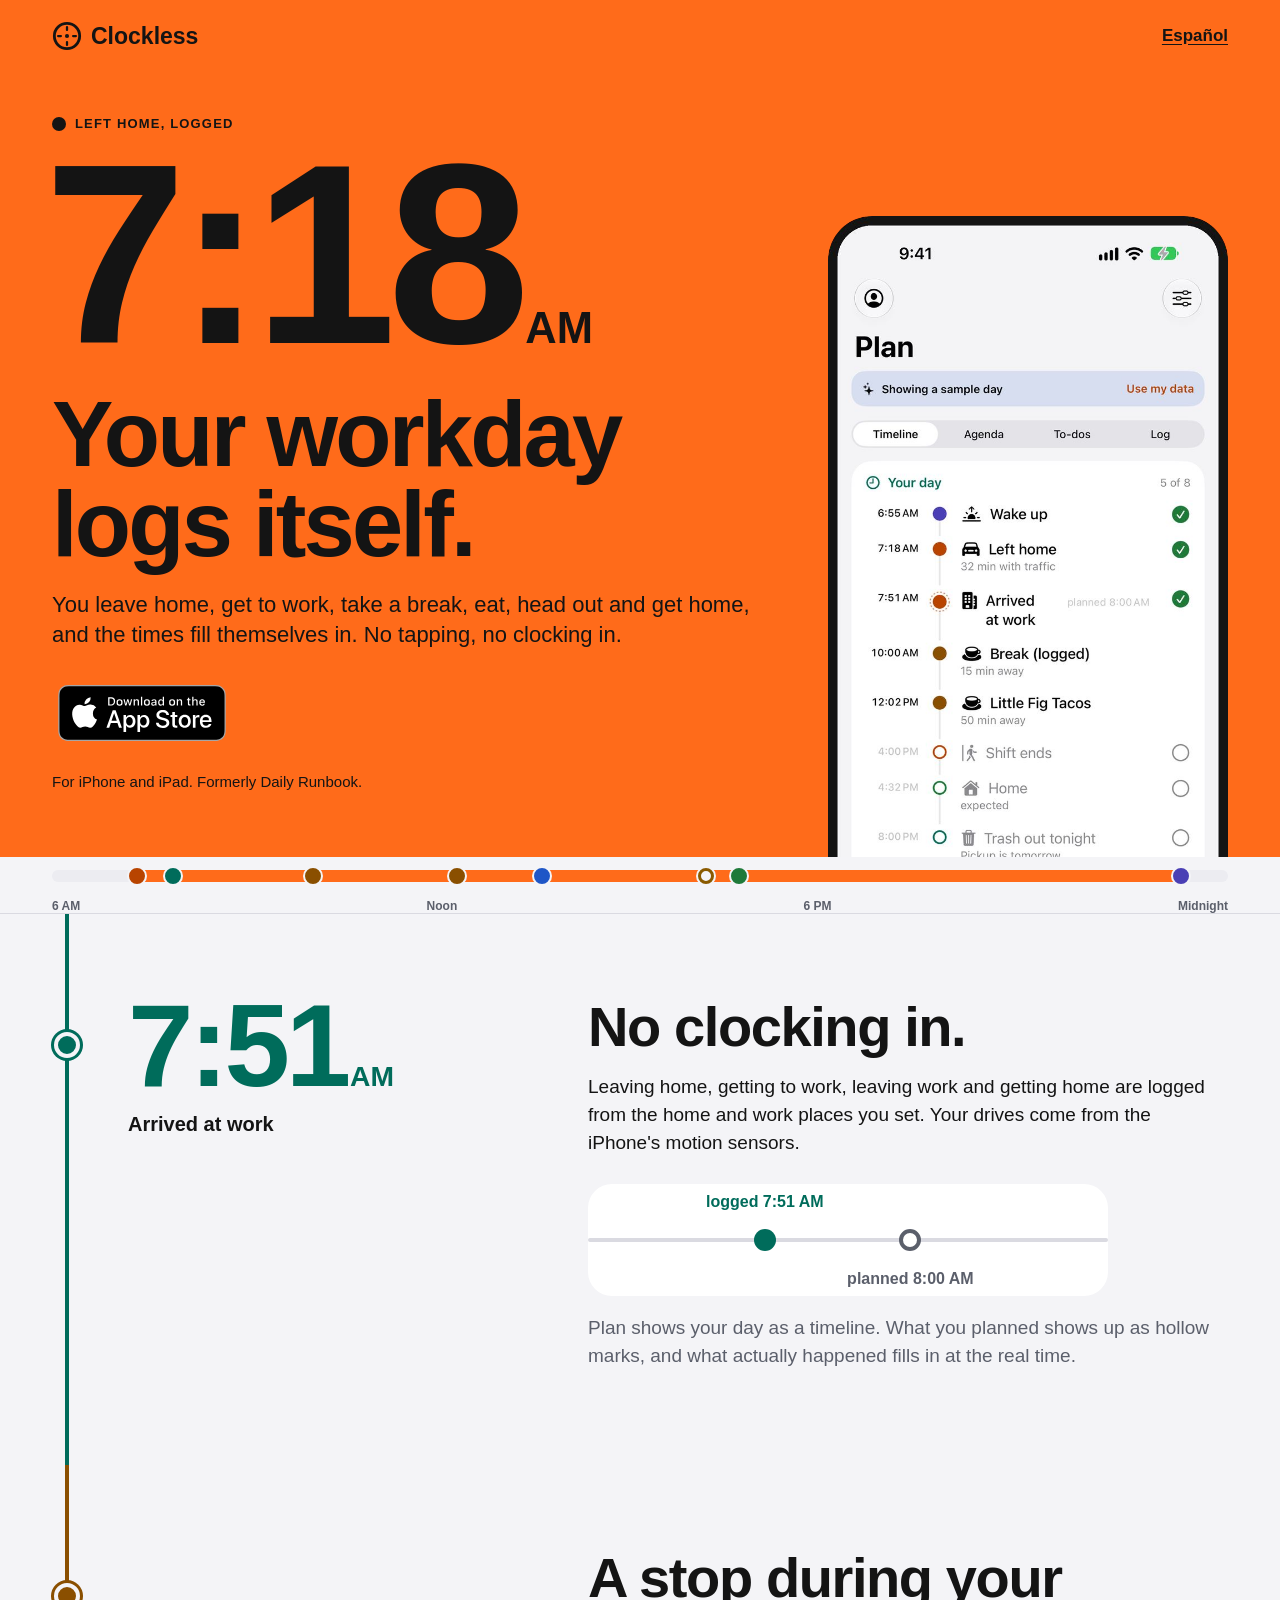
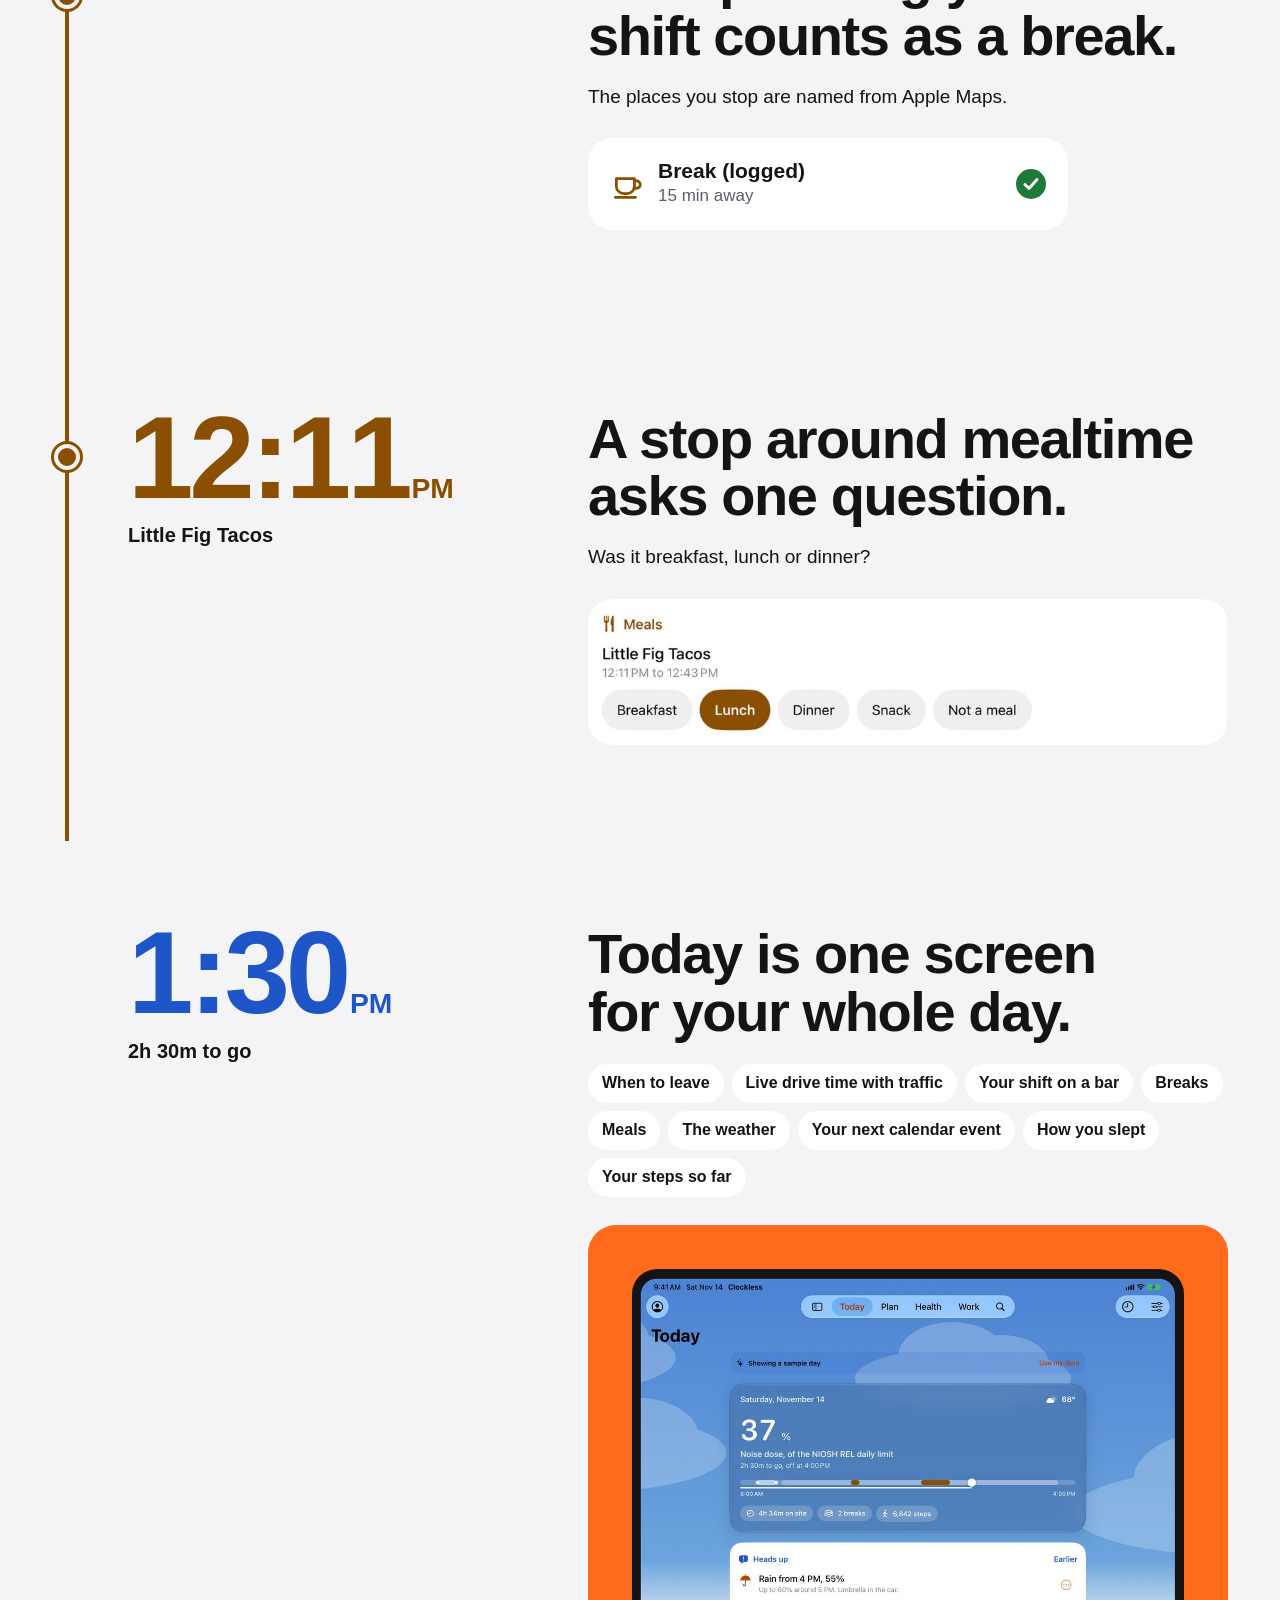
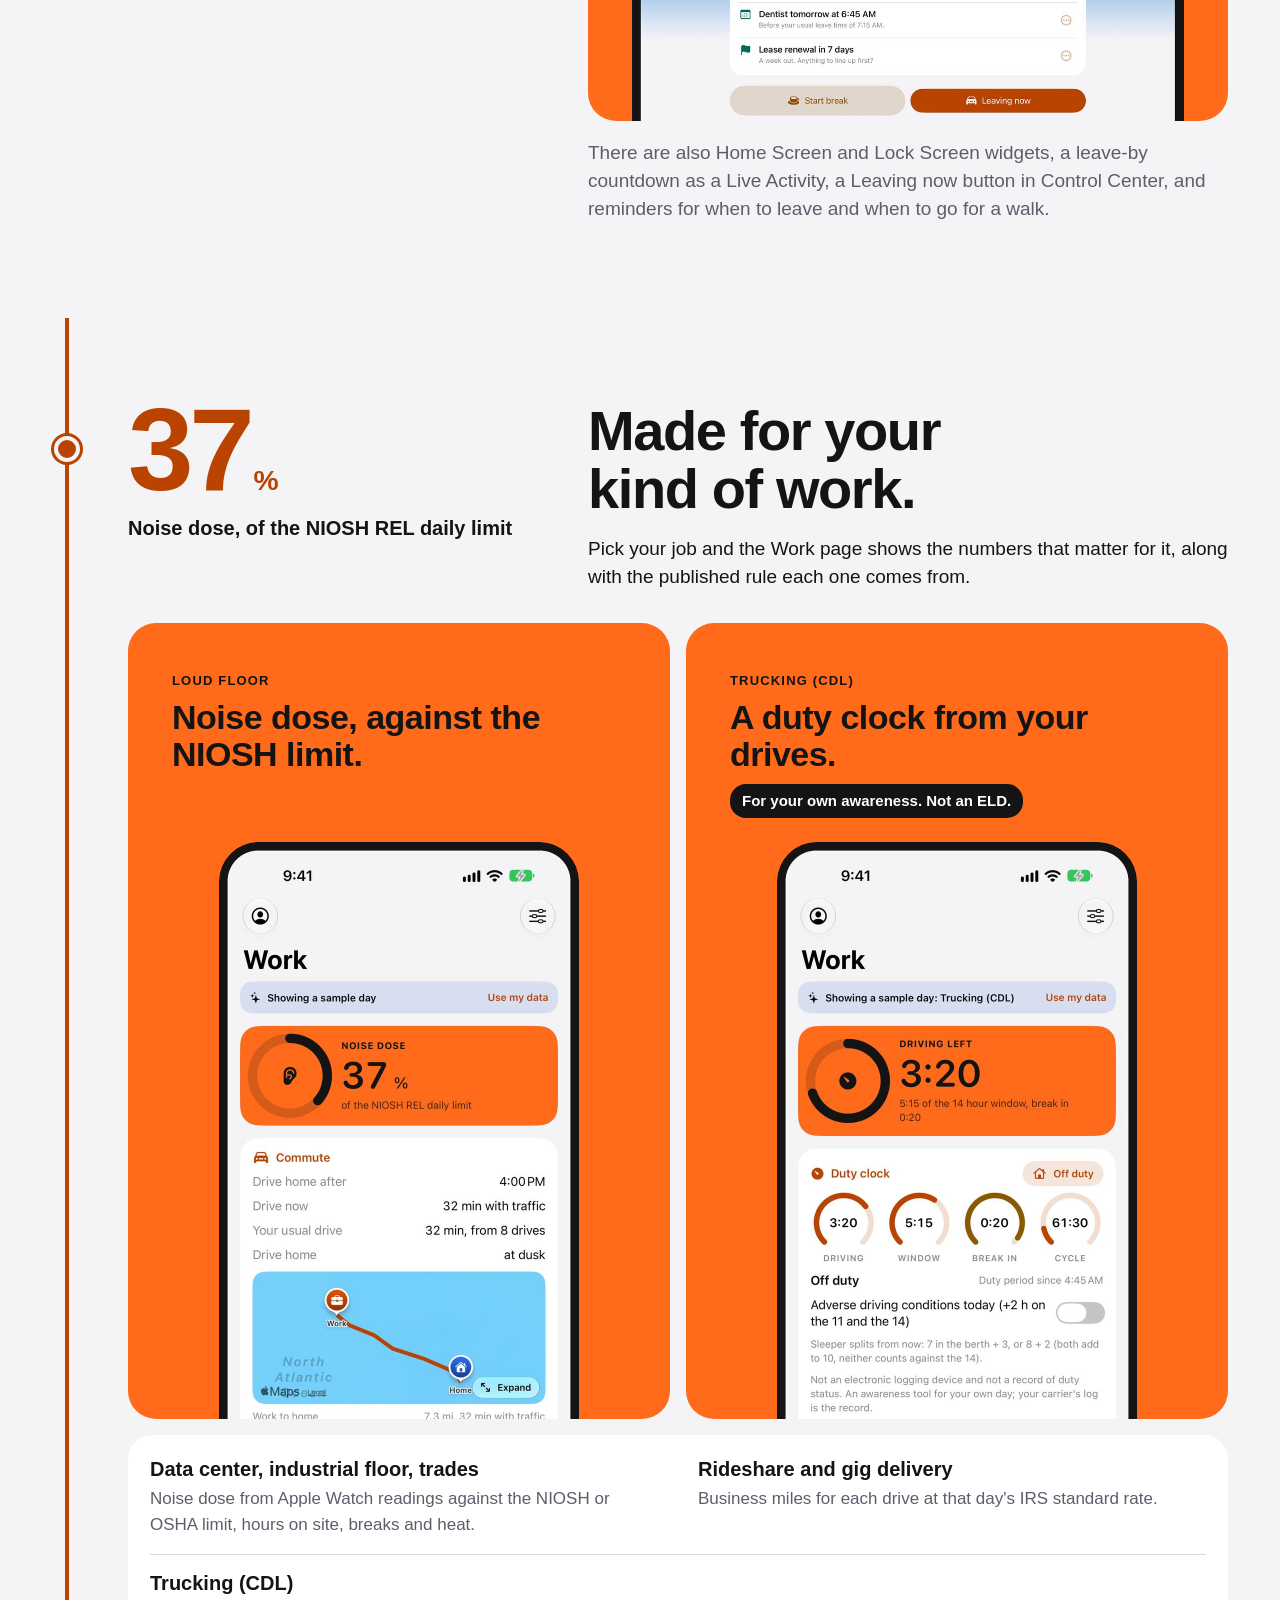
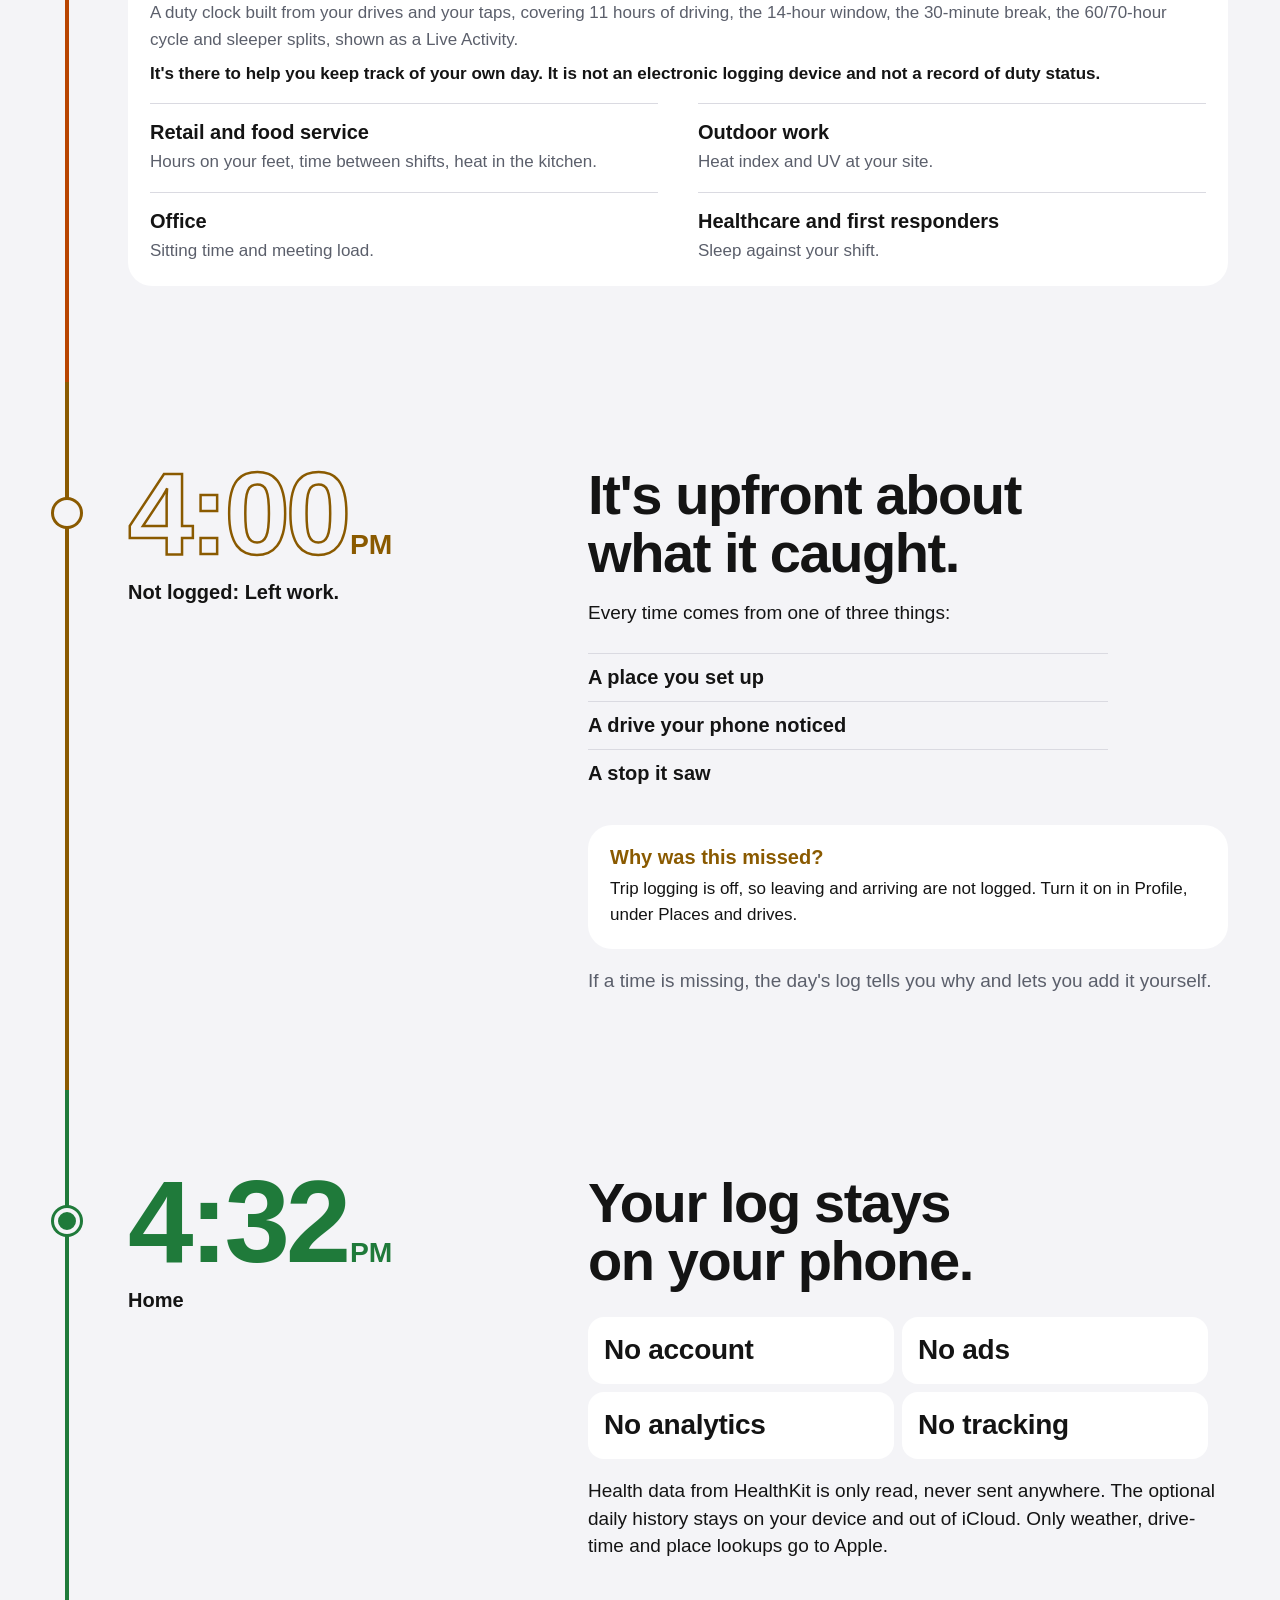
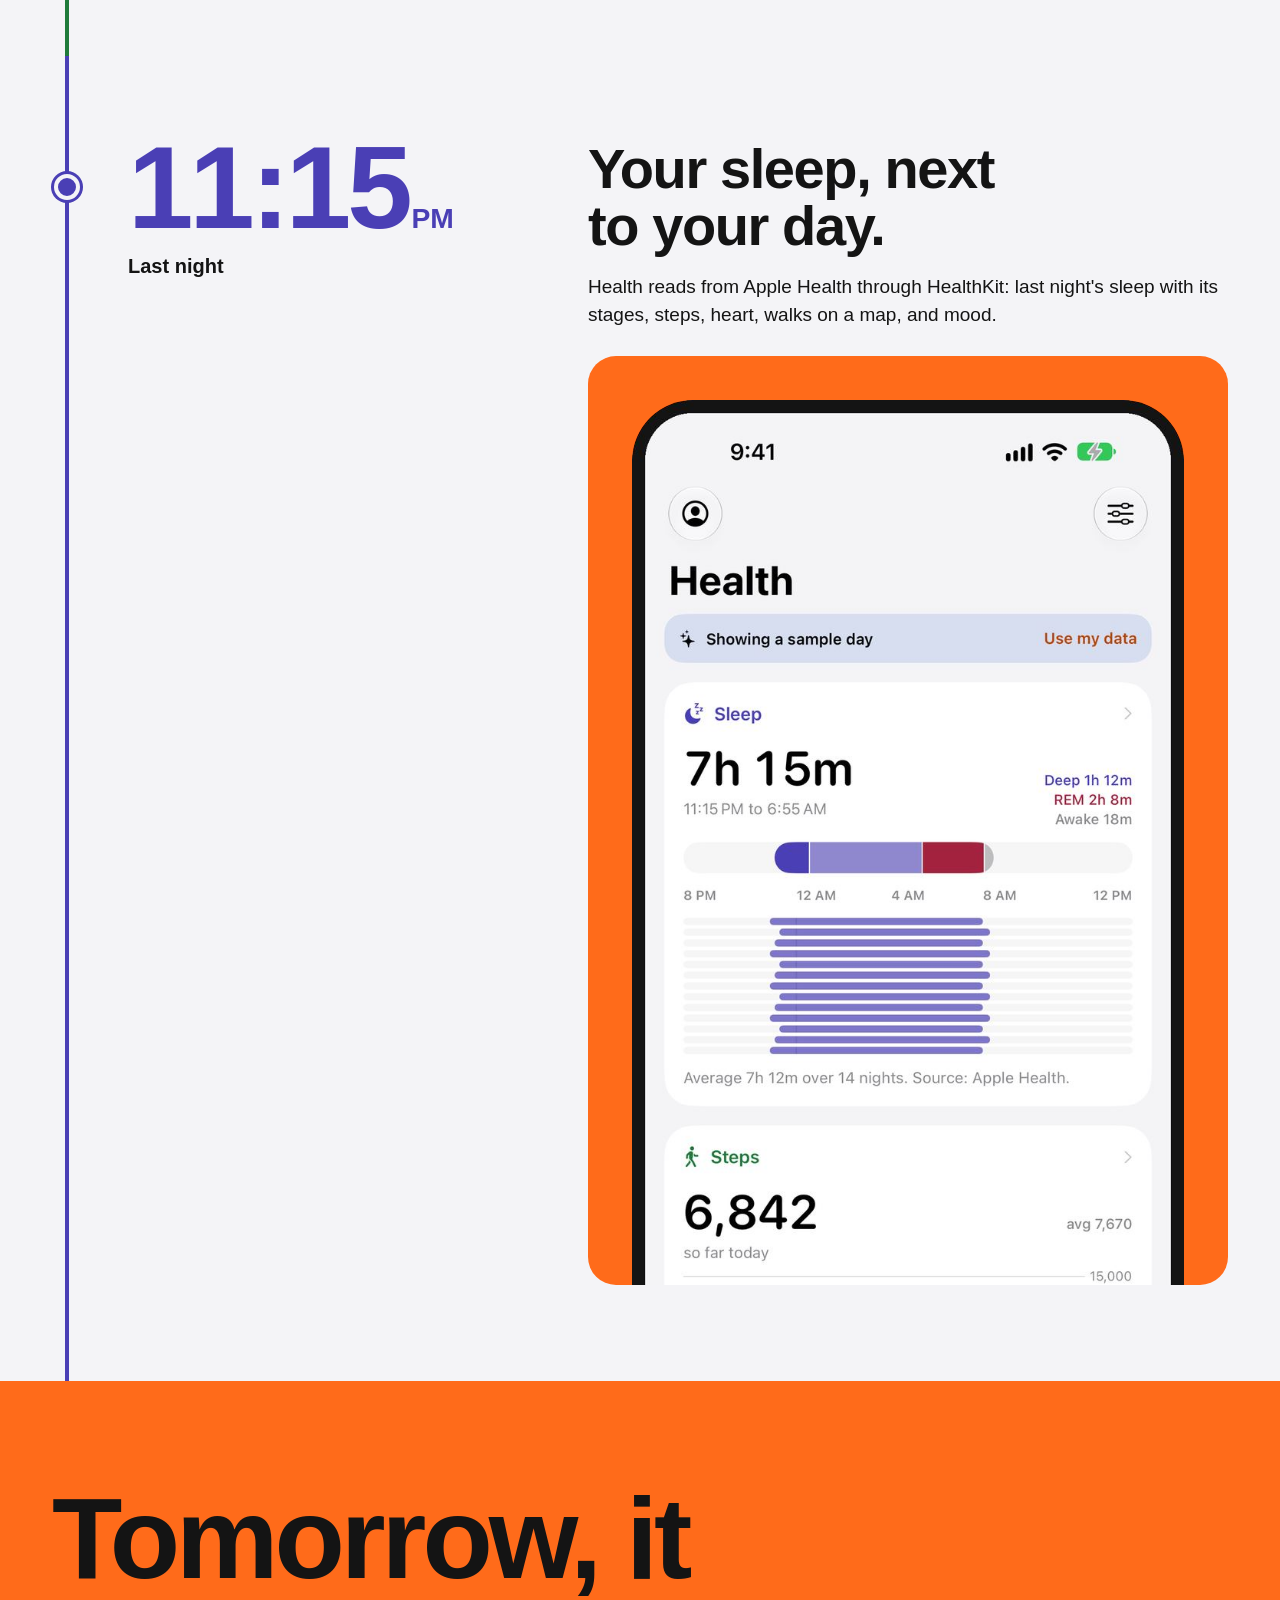
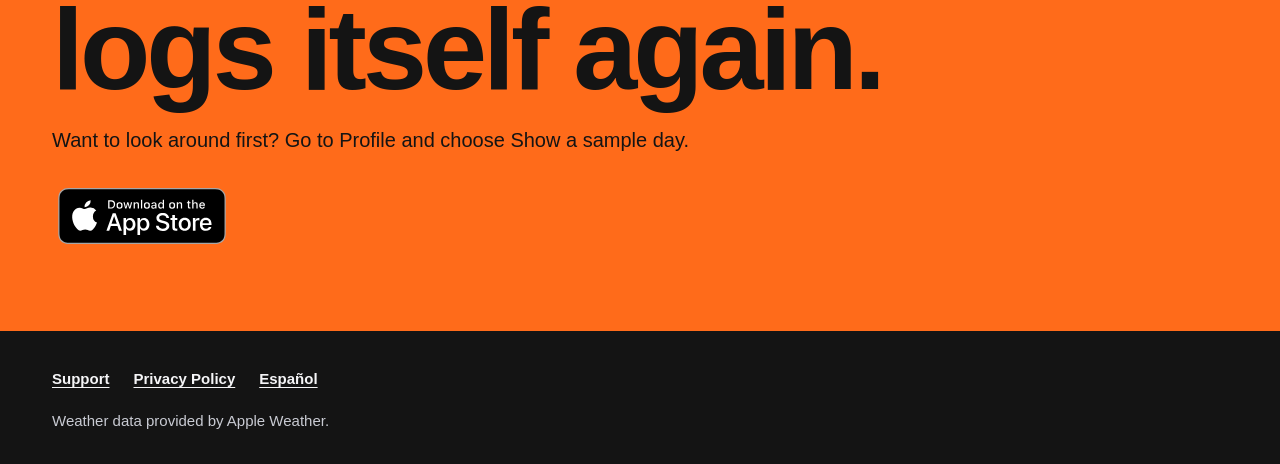
==== commit 5224c859: "Use the github.io addresses until the domain is bought Canonical, share, sitemap and feed links poin" ====
--- a/index.html
+++ b/index.html
@@ -5,24 +5,24 @@
 <meta name="viewport" content="width=device-width, initial-scale=1">
 <title>Clockless: your workday logs itself</title>
 <meta name="description" content="Leave home, get to work, take a break, eat, drive home: Clockless logs the times with no tapping and no clocking in. For iPhone and iPad.">
-<link rel="canonical" href="https://clocklessapp.com/">
-<link rel="alternate" hreflang="en" href="https://clocklessapp.com/">
-<link rel="alternate" hreflang="es" href="https://clocklessapp.com/es/">
-<link rel="alternate" hreflang="x-default" href="https://clocklessapp.com/">
+<link rel="canonical" href="https://amgarcia2235.github.io/runbook-site/">
+<link rel="alternate" hreflang="en" href="https://amgarcia2235.github.io/runbook-site/">
+<link rel="alternate" hreflang="es" href="https://amgarcia2235.github.io/runbook-site/es/">
+<link rel="alternate" hreflang="x-default" href="https://amgarcia2235.github.io/runbook-site/">
 <meta name="theme-color" content="#FF6B1A">
 <meta property="og:type" content="website">
 <meta property="og:site_name" content="Clockless">
 <meta property="og:locale" content="en_US">
 <meta property="og:title" content="Clockless: your workday logs itself">
 <meta property="og:description" content="Leave home, get to work, take a break, eat, drive home: Clockless logs the times with no tapping and no clocking in. For iPhone and iPad.">
-<meta property="og:url" content="https://clocklessapp.com/">
-<meta property="og:image" content="https://clocklessapp.com/img/og.jpg">
+<meta property="og:url" content="https://amgarcia2235.github.io/runbook-site/">
+<meta property="og:image" content="https://amgarcia2235.github.io/runbook-site/img/og.jpg">
 <meta property="og:image:width" content="1200">
 <meta property="og:image:height" content="630">
 <meta name="twitter:card" content="summary_large_image">
 <meta name="twitter:title" content="Clockless: your workday logs itself">
 <meta name="twitter:description" content="Leave home, get to work, take a break, eat, drive home: Clockless logs the times with no tapping and no clocking in. For iPhone and iPad.">
-<meta name="twitter:image" content="https://clocklessapp.com/img/og.jpg">
+<meta name="twitter:image" content="https://amgarcia2235.github.io/runbook-site/img/og.jpg">
 <link rel="icon" type="image/png" sizes="32x32" href="favicon-32.png">
 <link rel="apple-touch-icon" href="apple-touch-icon.png">
 <link rel="stylesheet" href="style.css">
